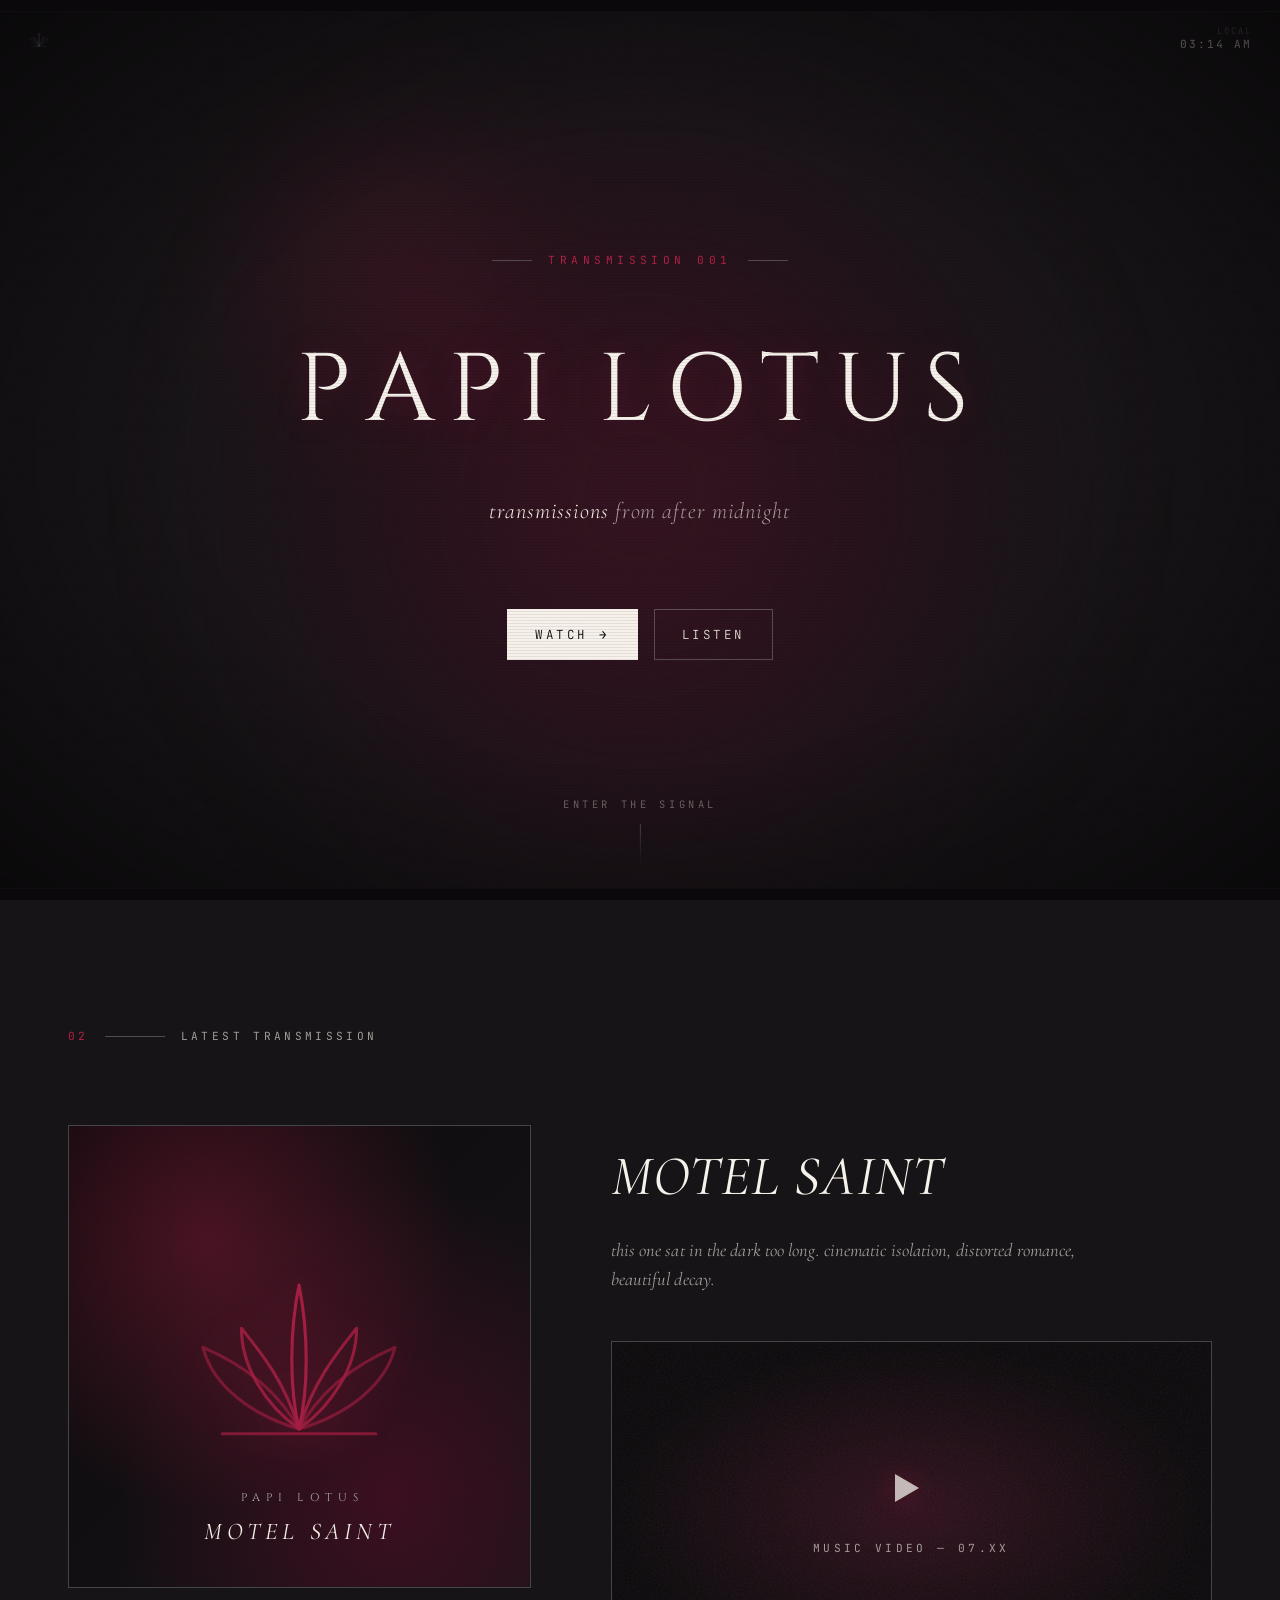
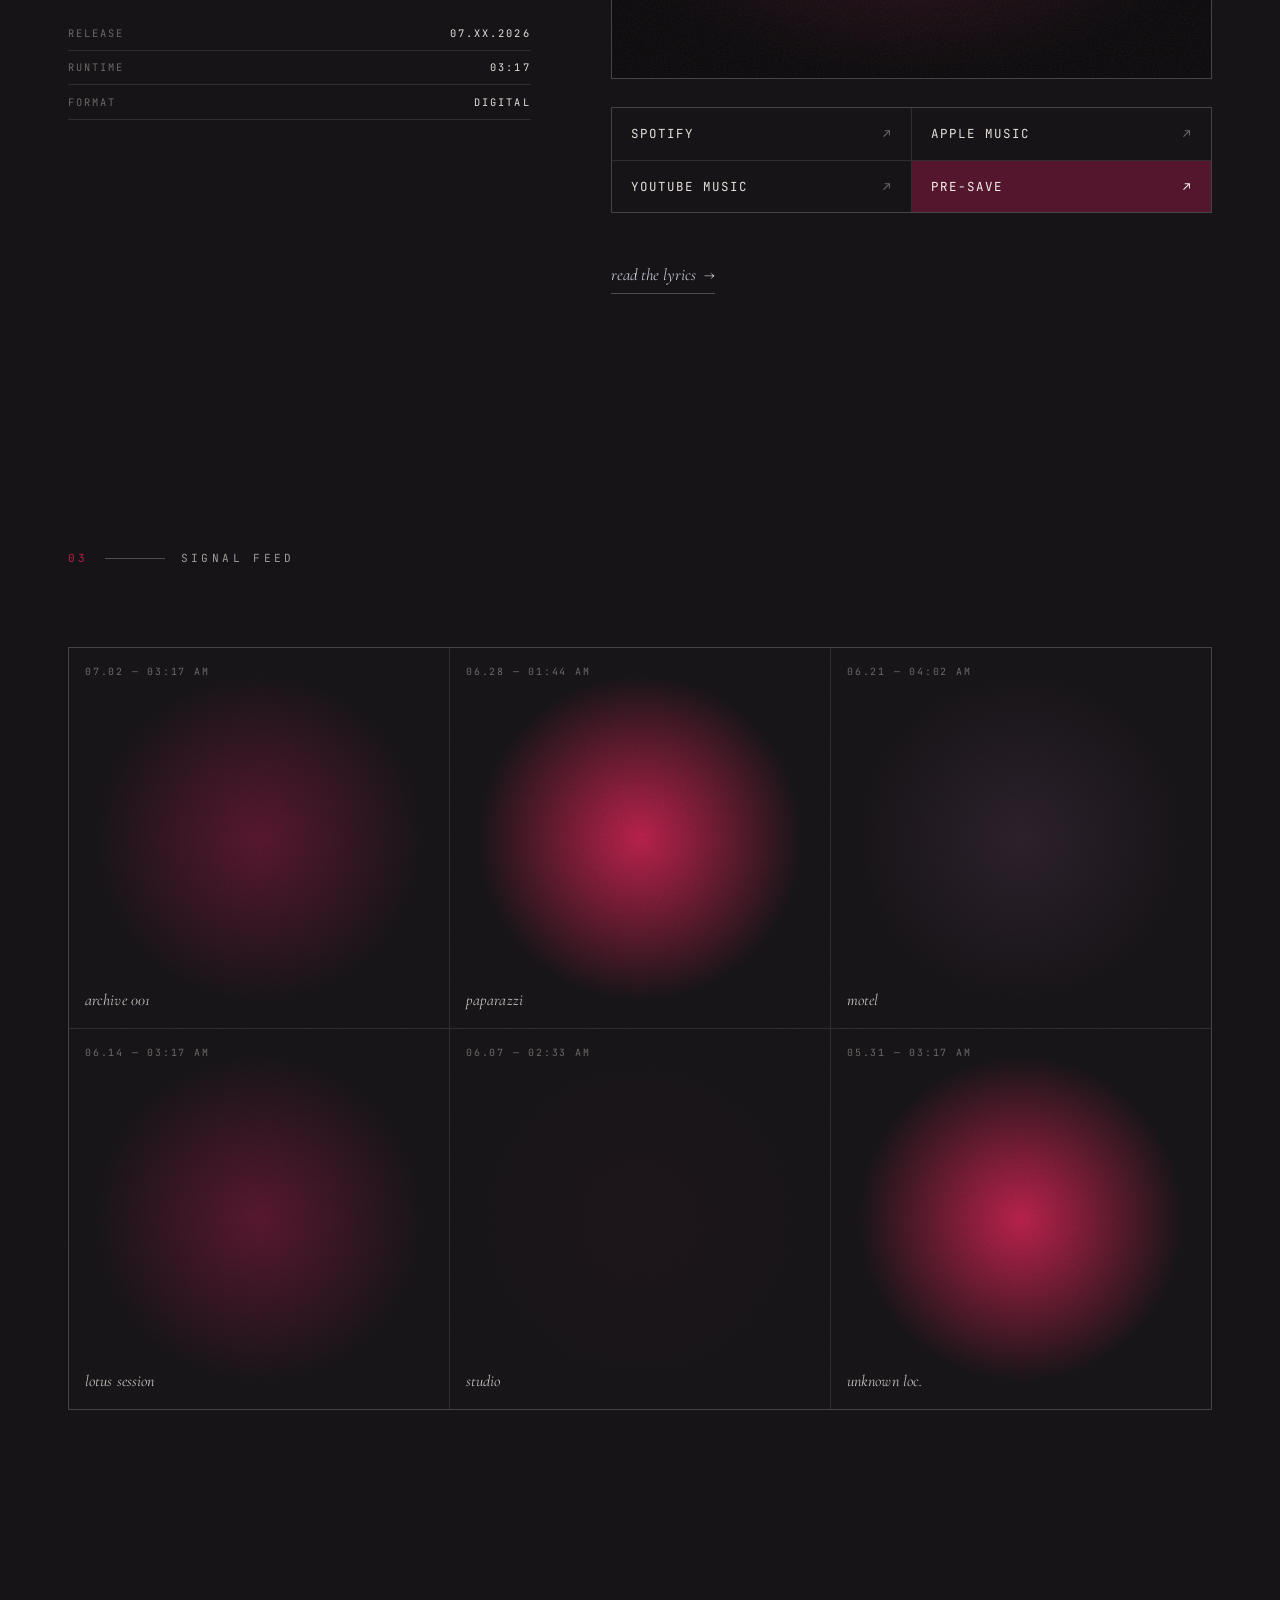
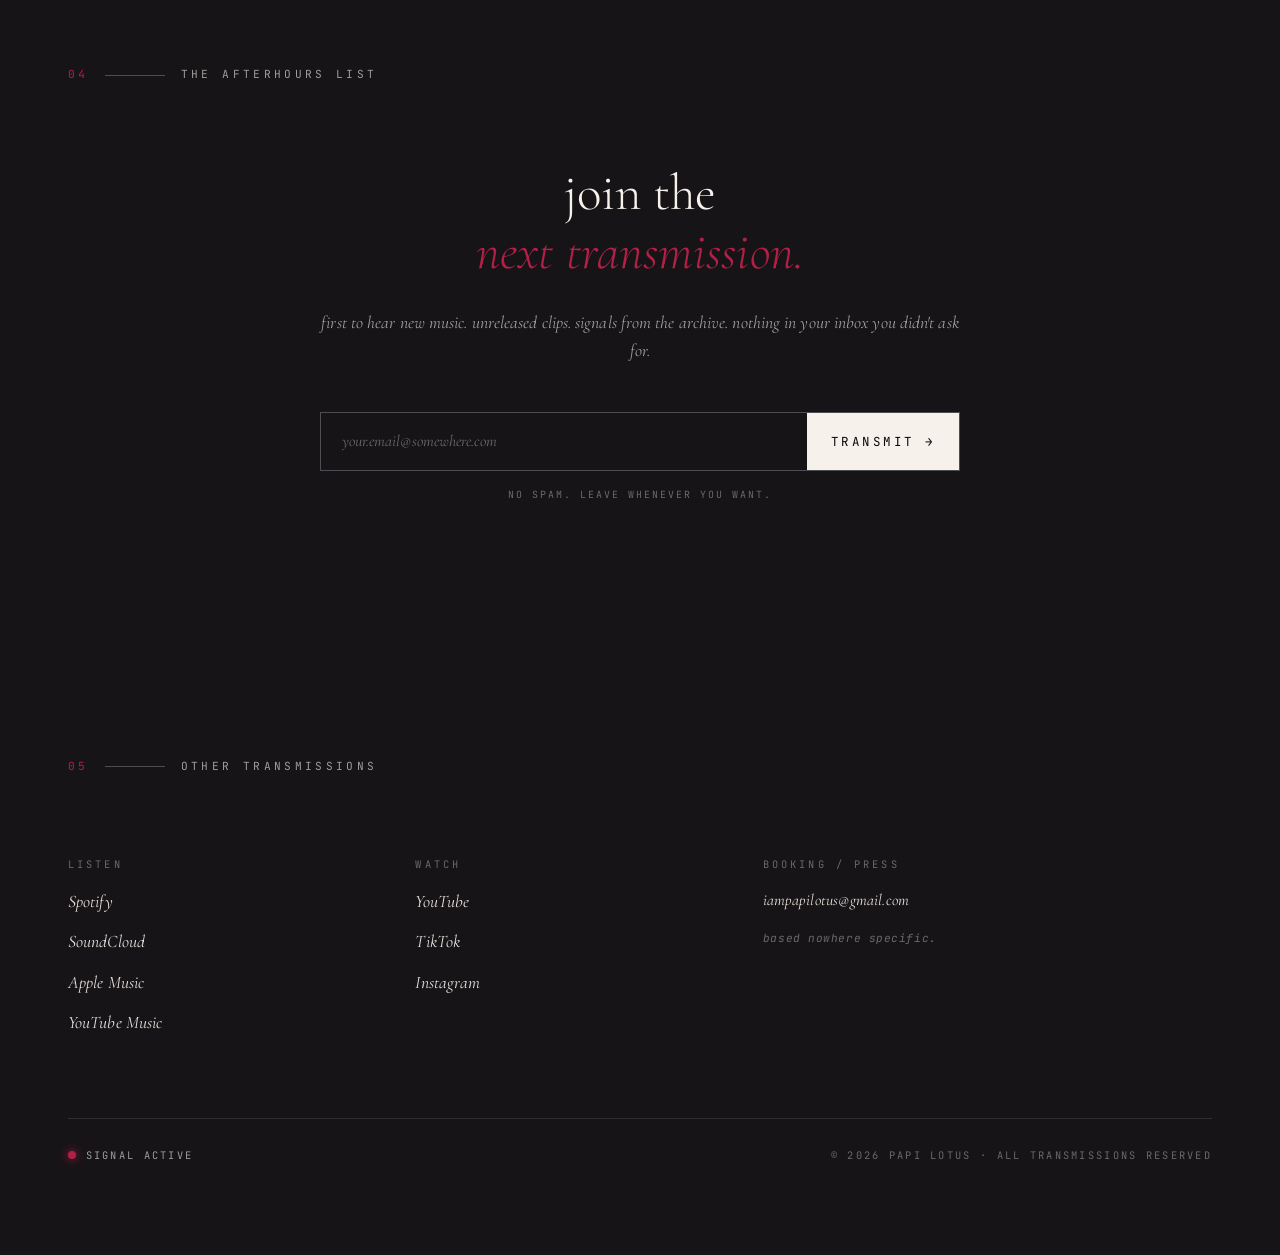
==== docs/index.html @ 8cd526fa "Wire YouTube channel link in footer YouTube "watch" link now points to youtube.com/@ThePapiLotus (ar" ====
<!DOCTYPE html>
<html lang="en">
<head>
  <meta charset="UTF-8" />
  <meta name="viewport" content="width=device-width, initial-scale=1.0" />
  <title>PAPI LOTUS — transmissions from after midnight</title>
  <meta name="description" content="PAPI LOTUS. Dark afterhours R&B. Transmissions from after midnight." />

  <!-- Social / OG -->
  <meta property="og:title" content="PAPI LOTUS" />
  <meta property="og:description" content="transmissions from after midnight" />
  <meta property="og:type" content="music.musician" />
  <meta name="theme-color" content="#171417" />

  <!-- Favicon -->
  <link rel="icon" type="image/svg+xml" href="assets/favicon.svg" />

  <!-- Fonts -->
  <link rel="preconnect" href="https://fonts.googleapis.com" />
  <link rel="preconnect" href="https://fonts.gstatic.com" crossorigin />
  <link
    href="https://fonts.googleapis.com/css2?family=Cinzel:wght@300;400;500&family=Cormorant+Garamond:ital,wght@0,300;0,400;0,500;1,300;1,400&family=JetBrains+Mono:wght@200;300;400&display=swap"
    rel="stylesheet"
  />

  <link rel="stylesheet" href="styles.css" />
</head>
<body>
  <!-- Signal-lock intro overlay -->
  <div id="signal-intro" class="signal-intro" aria-hidden="true">
    <div class="signal-noise"></div>
    <div class="signal-label">
      <span class="signal-line">— SIGNAL LOCKED —</span>
      <span class="signal-stamp">03:17 AM</span>
    </div>
  </div>

  <!-- Persistent atmospheric layers -->
  <div class="grain" aria-hidden="true"></div>
  <div class="scanlines" aria-hidden="true"></div>
  <div class="vignette" aria-hidden="true"></div>

  <!-- Letterbox film bars -->
  <div class="letterbox letterbox-top" aria-hidden="true"></div>
  <div class="letterbox letterbox-bottom" aria-hidden="true"></div>

  <!-- Minimal nav -->
  <nav class="nav" aria-label="primary">
    <a href="#hero" class="nav-mark" aria-label="home">
      <svg viewBox="0 0 24 24" width="22" height="22" aria-hidden="true">
        <use href="#lotus-icon"></use>
      </svg>
    </a>
    <div class="nav-time">
      <span class="nav-time-label">LOCAL</span>
      <span id="nav-time">03:17 AM</span>
    </div>
  </nav>

  <main>
    <!-- ───────────────────────── HERO ───────────────────────── -->
    <section class="hero" id="hero">
      <div class="hero-bg" aria-hidden="true">
        <div class="hero-glow"></div>
        <div class="hero-glow hero-glow-2"></div>
      </div>

      <div class="hero-content">
        <div class="hero-meta">
          <span class="meta-line"></span>
          <span class="meta-text">TRANSMISSION 001</span>
          <span class="meta-line"></span>
        </div>

        <h1 class="wordmark">
          <span>P</span><span>A</span><span>P</span><span>I</span>
          <span class="wordmark-space"></span>
          <span>L</span><span>O</span><span>T</span><span>U</span><span>S</span>
        </h1>

        <div class="hero-tagline">
          <span class="tagline-em">transmissions</span>
          from after midnight
        </div>

        <div class="hero-actions">
          <a href="#release" class="btn btn-primary">
            <span class="btn-label">watch</span>
            <span class="btn-arrow">→</span>
          </a>
          <a href="#release" class="btn btn-ghost">
            <span class="btn-label">listen</span>
          </a>
        </div>
      </div>

      <div class="scroll-indicator" aria-hidden="true">
        <span class="scroll-text">enter the signal</span>
        <span class="scroll-line"></span>
      </div>
    </section>

    <!-- ─────────────────────── RELEASE ─────────────────────── -->
    <section class="release" id="release">
      <header class="section-marker">
        <span class="marker-num">02</span>
        <span class="marker-line"></span>
        <span class="marker-label">latest transmission</span>
      </header>

      <div class="release-grid">
        <!-- Cover frame -->
        <div class="cover-frame">
          <div class="cover-art" aria-label="MOTEL SAINT cover art">
            <div class="cover-bg"></div>
            <div class="cover-lotus">
              <svg viewBox="0 0 100 100" aria-hidden="true">
                <use href="#lotus-icon" />
              </svg>
            </div>
            <div class="cover-text">
              <div class="cover-mark">PAPI LOTUS</div>
              <div class="cover-title">MOTEL SAINT</div>
            </div>
            <div class="cover-grain"></div>
          </div>
          <div class="cover-meta">
            <div class="cover-meta-row">
              <span>RELEASE</span>
              <span>07.XX.2026</span>
            </div>
            <div class="cover-meta-row">
              <span>RUNTIME</span>
              <span>03:17</span>
            </div>
            <div class="cover-meta-row">
              <span>FORMAT</span>
              <span>DIGITAL</span>
            </div>
          </div>
        </div>

        <!-- Release info -->
        <div class="release-info">
          <h2 class="release-title">MOTEL SAINT</h2>
          <p class="release-desc">
            this one sat in the dark too long. cinematic isolation, distorted
            romance, beautiful decay.
          </p>

          <!-- Video embed (placeholder) -->
          <div class="video-frame">
            <!-- Swap this div for your real YouTube embed when ready.
                 Example replacement:
                 <iframe class="video-iframe"
                         src="https://www.youtube.com/embed/YOUR_VIDEO_ID"
                         title="MOTEL SAINT — official video"
                         allow="accelerometer; autoplay; encrypted-media; picture-in-picture"
                         allowfullscreen></iframe>
            -->
            <div class="video-placeholder">
              <div class="video-noise"></div>
              <div class="play-icon" aria-hidden="true">
                <svg viewBox="0 0 48 48" width="48" height="48">
                  <polygon points="14,10 38,24 14,38" fill="currentColor" />
                </svg>
              </div>
              <div class="video-label">music video — 07.XX</div>
            </div>
          </div>

          <!-- Smart links -->
          <div class="smart-links">
            <a href="https://open.spotify.com/artist/0yByWFDQufWrGWeMcupTPR" target="_blank" rel="noopener" class="smart-link" data-platform="spotify">
              <span class="link-label">Spotify</span>
              <span class="link-arrow">↗</span>
            </a>
            <a href="#" class="smart-link" data-platform="apple">
              <span class="link-label">Apple Music</span>
              <span class="link-arrow">↗</span>
            </a>
            <a href="#" class="smart-link" data-platform="youtube">
              <span class="link-label">YouTube Music</span>
              <span class="link-arrow">↗</span>
            </a>
            <a href="#" class="smart-link smart-link-hot" data-platform="presave">
              <span class="link-label">pre-save</span>
              <span class="link-arrow">↗</span>
            </a>
          </div>

          <a href="lyrics.html" class="lyrics-link">
            <span>read the lyrics</span>
            <span class="lyrics-arrow">→</span>
          </a>
        </div>
      </div>
    </section>

    <!-- ─────────────────── SIGNAL FEED ──────────────────── -->
    <section class="signal-section" id="signal">
      <header class="section-marker">
        <span class="marker-num">03</span>
        <span class="marker-line"></span>
        <span class="marker-label">signal feed</span>
      </header>

      <div class="signal-grid">
        <!--
          Tiles below are placeholders. To replace with real images:
            <a class="signal-tile" href="https://instagram.com/p/...">
              <img src="assets/post-1.jpg" alt="" />
              <div class="signal-tile-meta">06.18 — 03:17 AM</div>
            </a>
        -->
        <a class="signal-tile" href="#" style="--tile-tone: var(--wine);">
          <div class="signal-tile-inner"></div>
          <div class="signal-tile-meta">07.02 — 03:17 AM</div>
          <div class="signal-tile-label">archive 001</div>
        </a>
        <a class="signal-tile" href="#" style="--tile-tone: var(--neon);">
          <div class="signal-tile-inner"></div>
          <div class="signal-tile-meta">06.28 — 01:44 AM</div>
          <div class="signal-tile-label">paparazzi</div>
        </a>
        <a class="signal-tile" href="#" style="--tile-tone: #2a1f2a;">
          <div class="signal-tile-inner"></div>
          <div class="signal-tile-meta">06.21 — 04:02 AM</div>
          <div class="signal-tile-label">motel</div>
        </a>
        <a class="signal-tile" href="#" style="--tile-tone: var(--wine);">
          <div class="signal-tile-inner"></div>
          <div class="signal-tile-meta">06.14 — 03:17 AM</div>
          <div class="signal-tile-label">lotus session</div>
        </a>
        <a class="signal-tile" href="#" style="--tile-tone: #1c1419;">
          <div class="signal-tile-inner"></div>
          <div class="signal-tile-meta">06.07 — 02:33 AM</div>
          <div class="signal-tile-label">studio</div>
        </a>
        <a class="signal-tile" href="#" style="--tile-tone: var(--neon);">
          <div class="signal-tile-inner"></div>
          <div class="signal-tile-meta">05.31 — 03:17 AM</div>
          <div class="signal-tile-label">unknown loc.</div>
        </a>
      </div>
    </section>

    <!-- ─────────────────── AFTERHOURS LIST ──────────────────── -->
    <section class="afterhours" id="afterhours">
      <header class="section-marker">
        <span class="marker-num">04</span>
        <span class="marker-line"></span>
        <span class="marker-label">the afterhours list</span>
      </header>

      <div class="afterhours-content">
        <h2 class="afterhours-title">
          join the<br />
          <em>next transmission.</em>
        </h2>
        <p class="afterhours-desc">
          first to hear new music. unreleased clips. signals from the archive.
          nothing in your inbox you didn't ask for.
        </p>

        <!--
          IMPORTANT: swap the form's `action` URL to your real email service.
          Easiest path: create a free form at https://formspree.io/
          and paste the endpoint URL below.
        -->
        <form
          class="email-form"
          action="https://formspree.io/f/YOUR_FORM_ID"
          method="POST"
          novalidate
        >
          <div class="form-row">
            <input
              type="email"
              name="email"
              placeholder="your.email@somewhere.com"
              autocomplete="email"
              required
            />
            <button type="submit">
              <span>transmit</span>
              <span class="btn-arrow">→</span>
            </button>
          </div>
          <div class="form-note">no spam. leave whenever you want.</div>
        </form>
      </div>
    </section>

    <!-- ─────────────────── FOOTER / CONTACT ──────────────────── -->
    <footer class="footer" id="contact">
      <header class="section-marker">
        <span class="marker-num">05</span>
        <span class="marker-line"></span>
        <span class="marker-label">other transmissions</span>
      </header>

      <div class="footer-grid">
        <div class="footer-block">
          <div class="footer-label">listen</div>
          <a href="https://open.spotify.com/artist/0yByWFDQufWrGWeMcupTPR" target="_blank" rel="noopener" class="footer-link">Spotify</a>
          <a href="https://soundcloud.com/papilotus" target="_blank" rel="noopener" class="footer-link">SoundCloud</a>
          <a href="#" class="footer-link">Apple Music</a>
          <a href="#" class="footer-link">YouTube Music</a>
        </div>
        <div class="footer-block">
          <div class="footer-label">watch</div>
          <a href="https://www.youtube.com/@ThePapiLotus" target="_blank" rel="noopener" class="footer-link">YouTube</a>
          <a href="https://www.tiktok.com/@thepapilotus" target="_blank" rel="noopener" class="footer-link">TikTok</a>
          <a href="https://www.instagram.com/papilotus/" target="_blank" rel="noopener" class="footer-link">Instagram</a>
        </div>
        <div class="footer-block">
          <div class="footer-label">booking / press</div>
          <a href="mailto:iampapilotus@gmail.com" class="footer-link footer-email">
            iampapilotus@gmail.com
          </a>
          <div class="footer-meta">based nowhere specific.</div>
        </div>
      </div>

      <div class="footer-bottom">
        <div class="signal-indicator">
          <span class="signal-dot" aria-hidden="true"></span>
          <span>SIGNAL ACTIVE</span>
        </div>
        <div class="copyright">
          © <span id="year">2026</span> PAPI LOTUS · all transmissions reserved
        </div>
      </div>
    </footer>
  </main>

  <!-- Reusable inline SVG: lotus icon -->
  <svg width="0" height="0" style="position:absolute" aria-hidden="true">
    <symbol id="lotus-icon" viewBox="0 0 100 100">
      <g fill="none" stroke="currentColor" stroke-width="1.3"
         stroke-linecap="round" stroke-linejoin="round">
        <!-- center petal -->
        <path d="M50 82 C46 65 46 42 50 22 C54 42 54 65 50 82 Z" />
        <!-- inner left/right -->
        <path d="M50 82 C36 72 26 56 26 40 C34 50 44 62 50 82 Z" opacity="0.85" />
        <path d="M50 82 C64 72 74 56 74 40 C66 50 56 62 50 82 Z" opacity="0.85" />
        <!-- outer left/right -->
        <path d="M50 82 C30 76 14 64 10 48 C24 54 40 64 50 82 Z" opacity="0.6" />
        <path d="M50 82 C70 76 86 64 90 48 C76 54 60 64 50 82 Z" opacity="0.6" />
        <!-- base water line -->
        <line x1="18" y1="84" x2="82" y2="84" opacity="0.7" />
      </g>
    </symbol>
  </svg>

  <script src="script.js"></script>
</body>
</html>
---- docs/styles.css ----
/* ============================================================
   PAPI LOTUS — landing page
   Aesthetic: luxury noir editorial / late-night broadcast
   ============================================================ */

:root {
  /* Brand palette (from branding bible) */
  --black: #0a080a;
  --black-soft: #171417;
  --black-mid: #1e181e;
  --wine: #54162D;
  --wine-deep: #3a0e1f;
  --neon: #B32047;
  --chrome: #BFC5D2;
  --gold: #D59631;
  --bone: #F6F1EA;

  /* Functional */
  --bg-deep: var(--black);
  --bg: var(--black-soft);
  --bg-elev: var(--black-mid);
  --text: rgba(246, 241, 234, 0.92);
  --text-mid: rgba(246, 241, 234, 0.62);
  --text-muted: rgba(246, 241, 234, 0.38);
  --text-dim: rgba(246, 241, 234, 0.18);
  --hairline: rgba(191, 197, 210, 0.14);
  --hairline-bright: rgba(191, 197, 210, 0.32);

  /* Typography */
  --font-wordmark: 'Cinzel', 'Times New Roman', serif;
  --font-display: 'Cormorant Garamond', 'Times New Roman', serif;
  --font-mono: 'JetBrains Mono', 'SF Mono', monospace;

  /* Spacing scale */
  --space-xs: 0.5rem;
  --space-sm: 1rem;
  --space-md: 1.75rem;
  --space-lg: 3rem;
  --space-xl: 5rem;
  --space-2xl: 8rem;

  /* Layout */
  --max-content: 1200px;
  --letterbox-h: 12px;
}

/* ============================================================
   Reset + base
   ============================================================ */

*, *::before, *::after { box-sizing: border-box; }

html {
  background: var(--bg-deep);
  scroll-behavior: smooth;
  -webkit-font-smoothing: antialiased;
  -moz-osx-font-smoothing: grayscale;
}

body {
  margin: 0;
  background: var(--bg);
  color: var(--text);
  font-family: var(--font-display);
  font-weight: 400;
  font-size: 18px;
  line-height: 1.55;
  letter-spacing: 0.005em;
  overflow-x: hidden;
  min-height: 100vh;
}

img, svg, video, iframe { display: block; max-width: 100%; }
a { color: inherit; text-decoration: none; }
button { font-family: inherit; cursor: pointer; }
input, button { font-family: inherit; }

::selection { background: var(--wine); color: var(--bone); }

/* ============================================================
   Atmospheric layers — grain, scanlines, vignette, letterbox
   These sit above everything; ignore pointer events.
   ============================================================ */

.grain {
  position: fixed;
  inset: 0;
  z-index: 100;
  pointer-events: none;
  opacity: 0.06;
  mix-blend-mode: overlay;
  background-image: url("data:image/svg+xml;utf8,<svg viewBox='0 0 200 200' xmlns='http://www.w3.org/2000/svg'><filter id='n'><feTurbulence type='fractalNoise' baseFrequency='0.85' numOctaves='2' stitchTiles='stitch'/></filter><rect width='100%25' height='100%25' filter='url(%23n)' opacity='0.9'/></svg>");
  animation: grain-shift 8s steps(8) infinite;
}

@keyframes grain-shift {
  0%   { transform: translate(0, 0); }
  10%  { transform: translate(-2%, -3%); }
  20%  { transform: translate(-4%,  2%); }
  30%  { transform: translate( 3%, -4%); }
  40%  { transform: translate(-3%,  3%); }
  50%  { transform: translate(-1%,  2%); }
  60%  { transform: translate( 4%, -1%); }
  70%  { transform: translate(-3%, -2%); }
  80%  { transform: translate( 2%,  4%); }
  90%  { transform: translate(-2%,  1%); }
  100% { transform: translate(0, 0); }
}

.scanlines {
  position: fixed;
  inset: 0;
  z-index: 99;
  pointer-events: none;
  background: repeating-linear-gradient(
    to bottom,
    transparent 0 2px,
    rgba(0, 0, 0, 0.18) 2px 3px
  );
  opacity: 0.4;
  mix-blend-mode: multiply;
}

.vignette {
  position: fixed;
  inset: 0;
  z-index: 98;
  pointer-events: none;
  background: radial-gradient(
    ellipse at center,
    transparent 50%,
    rgba(0, 0, 0, 0.6) 100%
  );
}

.letterbox {
  position: fixed;
  left: 0;
  right: 0;
  height: var(--letterbox-h);
  background: var(--black);
  z-index: 101;
  pointer-events: none;
  border-bottom: 1px solid rgba(255, 255, 255, 0.02);
}
.letterbox-top { top: 0; }
.letterbox-bottom { bottom: 0; border-top: 1px solid rgba(255, 255, 255, 0.02); border-bottom: 0; }

/* ============================================================
   Intro overlay (TV-static lock then fade out)
   ============================================================ */

.signal-intro {
  position: fixed;
  inset: 0;
  z-index: 200;
  background: var(--black);
  display: flex;
  align-items: center;
  justify-content: center;
  animation: signal-fade 1.6s ease-out 1.2s forwards;
}

.signal-noise {
  position: absolute;
  inset: 0;
  background-image: url("data:image/svg+xml;utf8,<svg viewBox='0 0 100 100' xmlns='http://www.w3.org/2000/svg'><filter id='n'><feTurbulence type='fractalNoise' baseFrequency='3' numOctaves='3' stitchTiles='stitch'/></filter><rect width='100%25' height='100%25' filter='url(%23n)'/></svg>");
  opacity: 0.7;
  mix-blend-mode: screen;
  animation: noise-flicker 0.08s steps(4) infinite;
}

@keyframes noise-flicker {
  0%   { transform: translate(0, 0); }
  25%  { transform: translate(-3%, 1%); }
  50%  { transform: translate(2%, -3%); }
  75%  { transform: translate(-2%, 2%); }
  100% { transform: translate(1%, -1%); }
}

.signal-label {
  position: relative;
  z-index: 2;
  text-align: center;
  font-family: var(--font-mono);
  text-transform: uppercase;
  color: var(--bone);
}
.signal-line {
  display: block;
  font-size: 0.85rem;
  letter-spacing: 0.4em;
  opacity: 0.8;
}
.signal-stamp {
  display: block;
  margin-top: var(--space-xs);
  font-size: 1.5rem;
  letter-spacing: 0.18em;
  font-weight: 300;
  color: var(--neon);
  animation: stamp-pulse 0.8s ease-in-out infinite alternate;
}
@keyframes stamp-pulse {
  from { opacity: 0.6; text-shadow: 0 0 4px var(--neon); }
  to   { opacity: 1;   text-shadow: 0 0 18px var(--neon); }
}

@keyframes signal-fade {
  to { opacity: 0; visibility: hidden; }
}

/* ============================================================
   Nav
   ============================================================ */

.nav {
  position: fixed;
  top: calc(var(--letterbox-h) + 14px);
  left: 0;
  right: 0;
  z-index: 50;
  display: flex;
  justify-content: space-between;
  align-items: center;
  padding: 0 var(--space-md);
  pointer-events: none;
}
.nav > * { pointer-events: auto; }

.nav-mark {
  color: var(--chrome);
  opacity: 0.65;
  transition: opacity 0.4s ease, color 0.4s ease;
}
.nav-mark:hover { opacity: 1; color: var(--neon); }

.nav-time {
  display: flex;
  flex-direction: column;
  align-items: flex-end;
  font-family: var(--font-mono);
  font-size: 0.7rem;
  letter-spacing: 0.18em;
  text-transform: uppercase;
  color: var(--text-muted);
  line-height: 1.3;
}
.nav-time-label {
  font-size: 0.55rem;
  opacity: 0.6;
}
#nav-time {
  color: var(--text-mid);
  font-variant-numeric: tabular-nums;
}

/* ============================================================
   Layout container & section spacing
   ============================================================ */

main { display: block; }

section,
.footer {
  padding: var(--space-2xl) var(--space-md);
  max-width: var(--max-content);
  margin: 0 auto;
  position: relative;
}

.section-marker {
  display: flex;
  align-items: center;
  gap: var(--space-sm);
  margin-bottom: var(--space-xl);
  font-family: var(--font-mono);
  text-transform: uppercase;
  font-size: 0.7rem;
  letter-spacing: 0.3em;
  color: var(--text-muted);
}
.marker-num {
  color: var(--neon);
  font-weight: 400;
}
.marker-line {
  flex: 0 0 60px;
  height: 1px;
  background: var(--hairline-bright);
}
.marker-label { color: var(--text-mid); }

/* ============================================================
   HERO
   ============================================================ */

.hero {
  min-height: 100vh;
  padding-top: calc(var(--letterbox-h) + var(--space-2xl));
  padding-bottom: var(--space-2xl);
  display: flex;
  flex-direction: column;
  justify-content: center;
  align-items: center;
  text-align: center;
  position: relative;
  overflow: hidden;
  max-width: none;
}

.hero-bg {
  position: absolute;
  inset: 0;
  z-index: 0;
  pointer-events: none;
}
.hero-glow {
  position: absolute;
  width: 65vw;
  height: 65vw;
  max-width: 900px;
  max-height: 900px;
  left: 50%;
  top: 55%;
  transform: translate(-50%, -50%);
  background: radial-gradient(
    circle,
    var(--wine) 0%,
    var(--wine-deep) 35%,
    transparent 70%
  );
  filter: blur(80px);
  opacity: 0.55;
  animation: glow-breathe 6s ease-in-out infinite alternate;
}
.hero-glow-2 {
  width: 35vw;
  height: 35vw;
  max-width: 500px;
  max-height: 500px;
  background: radial-gradient(circle, var(--neon) 0%, transparent 60%);
  opacity: 0.18;
  top: 30%;
  left: 30%;
  filter: blur(60px);
  animation-duration: 8s;
  animation-direction: alternate-reverse;
}
@keyframes glow-breathe {
  from { opacity: 0.4; transform: translate(-50%, -50%) scale(0.95); }
  to   { opacity: 0.7; transform: translate(-50%, -50%) scale(1.05); }
}

.hero-content {
  position: relative;
  z-index: 2;
  width: 100%;
  max-width: 900px;
  margin: 0 auto;
  padding: 0 var(--space-md);
  animation: hero-reveal 1.4s ease-out 1.8s both;
}
@keyframes hero-reveal {
  from { opacity: 0; transform: translateY(20px); }
  to   { opacity: 1; transform: translateY(0); }
}

.hero-meta {
  display: flex;
  align-items: center;
  justify-content: center;
  gap: var(--space-sm);
  font-family: var(--font-mono);
  font-size: 0.7rem;
  letter-spacing: 0.4em;
  text-transform: uppercase;
  color: var(--text-muted);
  margin-bottom: var(--space-lg);
}
.meta-line {
  flex: 0 0 40px;
  height: 1px;
  background: var(--hairline-bright);
}
.meta-text { color: var(--neon); }

.wordmark {
  font-family: var(--font-wordmark);
  font-weight: 300;
  font-size: clamp(2.4rem, 9.5vw, 6rem);
  letter-spacing: 0.15em;
  margin: 0 0 var(--space-md) 0;
  color: var(--bone);
  display: flex;
  justify-content: center;
  flex-wrap: wrap;
  text-shadow: 0 0 30px rgba(179, 32, 71, 0.25);
}
.wordmark span {
  display: inline-block;
  animation: letter-drift 4s ease-in-out infinite;
}
.wordmark span:nth-child(odd) { animation-delay: 0.2s; }
.wordmark span:nth-child(3n) { animation-delay: 0.4s; }
.wordmark span:nth-child(5n) { animation-delay: 0.6s; }
.wordmark-space { width: 0.35em; }

@keyframes letter-drift {
  0%, 100% { transform: translateY(0); }
  50%      { transform: translateY(-2px); }
}

.hero-tagline {
  font-family: var(--font-display);
  font-style: italic;
  font-weight: 300;
  font-size: clamp(1rem, 2.2vw, 1.4rem);
  color: var(--text-mid);
  margin-bottom: var(--space-xl);
  letter-spacing: 0.04em;
}
.tagline-em {
  color: var(--bone);
  font-style: italic;
}

.hero-actions {
  display: flex;
  gap: var(--space-sm);
  justify-content: center;
  flex-wrap: wrap;
}

/* Buttons */
.btn {
  display: inline-flex;
  align-items: center;
  gap: 0.7rem;
  padding: 0.95rem 1.7rem;
  font-family: var(--font-mono);
  font-weight: 300;
  font-size: 0.78rem;
  letter-spacing: 0.28em;
  text-transform: uppercase;
  border: 1px solid var(--hairline-bright);
  background: transparent;
  color: var(--text);
  transition: all 0.4s cubic-bezier(0.22, 1, 0.36, 1);
  position: relative;
  overflow: hidden;
}
.btn::before {
  content: "";
  position: absolute;
  inset: 0;
  background: var(--wine);
  transform: translateX(-101%);
  transition: transform 0.5s cubic-bezier(0.22, 1, 0.36, 1);
  z-index: 0;
}
.btn:hover::before { transform: translateX(0); }
.btn > * { position: relative; z-index: 1; }
.btn:hover {
  border-color: var(--neon);
  color: var(--bone);
}
.btn-primary {
  background: var(--bone);
  color: var(--black);
  border-color: var(--bone);
}
.btn-primary::before { background: var(--neon); }
.btn-primary:hover { color: var(--bone); border-color: var(--neon); }
.btn-arrow {
  transition: transform 0.4s ease;
  display: inline-block;
}
.btn:hover .btn-arrow { transform: translateX(4px); }

.scroll-indicator {
  position: absolute;
  bottom: calc(var(--letterbox-h) + 24px);
  left: 50%;
  transform: translateX(-50%);
  display: flex;
  flex-direction: column;
  align-items: center;
  gap: 12px;
  font-family: var(--font-mono);
  font-size: 0.65rem;
  letter-spacing: 0.35em;
  text-transform: uppercase;
  color: var(--text-muted);
  z-index: 2;
  animation: scroll-fade 1s ease-out 3s both;
}
@keyframes scroll-fade {
  from { opacity: 0; }
  to   { opacity: 1; }
}
.scroll-line {
  width: 1px;
  height: 40px;
  background: linear-gradient(to bottom, var(--hairline-bright), transparent);
  animation: scroll-pulse 2s ease-in-out infinite;
}
@keyframes scroll-pulse {
  0%, 100% { opacity: 0.4; transform: scaleY(0.8); }
  50%      { opacity: 1;   transform: scaleY(1.1); }
}

/* ============================================================
   RELEASE
   ============================================================ */

.release-grid {
  display: grid;
  grid-template-columns: 1fr 1.3fr;
  gap: var(--space-xl);
  align-items: start;
}

/* Cover frame */
.cover-frame {
  position: relative;
}
.cover-art {
  aspect-ratio: 1;
  position: relative;
  border: 1px solid var(--hairline-bright);
  overflow: hidden;
  background: var(--black);
  margin-bottom: var(--space-md);
}
.cover-bg {
  position: absolute;
  inset: 0;
  background:
    radial-gradient(ellipse at 30% 25%, rgba(179, 32, 71, 0.35) 0%, transparent 55%),
    radial-gradient(ellipse at 70% 80%, var(--wine-deep) 0%, transparent 60%),
    linear-gradient(135deg, var(--black) 0%, var(--black-soft) 100%);
}
.cover-lotus {
  position: absolute;
  top: 50%;
  left: 50%;
  transform: translate(-50%, -52%);
  width: 60%;
  max-width: 240px;
  color: var(--neon);
  opacity: 0.85;
  filter: drop-shadow(0 0 20px rgba(179, 32, 71, 0.4));
}
.cover-text {
  position: absolute;
  left: 0;
  right: 0;
  bottom: 8%;
  text-align: center;
  z-index: 2;
}
.cover-mark {
  font-family: var(--font-wordmark);
  font-size: 0.7rem;
  letter-spacing: 0.55em;
  color: var(--chrome);
  opacity: 0.85;
  margin-bottom: 0.4rem;
  text-indent: 0.55em;
}
.cover-title {
  font-family: var(--font-display);
  font-style: italic;
  font-size: clamp(1.1rem, 2vw, 1.5rem);
  letter-spacing: 0.2em;
  color: var(--bone);
  text-transform: uppercase;
}
.cover-grain {
  position: absolute;
  inset: 0;
  background-image: url("data:image/svg+xml;utf8,<svg viewBox='0 0 200 200' xmlns='http://www.w3.org/2000/svg'><filter id='n'><feTurbulence type='fractalNoise' baseFrequency='0.9' numOctaves='2' stitchTiles='stitch'/></filter><rect width='100%25' height='100%25' filter='url(%23n)' opacity='0.7'/></svg>");
  opacity: 0.18;
  mix-blend-mode: overlay;
  pointer-events: none;
}

.cover-meta {
  font-family: var(--font-mono);
  font-size: 0.65rem;
  text-transform: uppercase;
  letter-spacing: 0.2em;
}
.cover-meta-row {
  display: flex;
  justify-content: space-between;
  padding: 0.55rem 0;
  border-bottom: 1px solid var(--hairline);
  color: var(--text-muted);
}
.cover-meta-row span:last-child { color: var(--text); }

/* Release info column */
.release-info { padding-top: var(--space-xs); }
.release-title {
  font-family: var(--font-display);
  font-style: italic;
  font-weight: 400;
  font-size: clamp(2.2rem, 5vw, 3.5rem);
  margin: 0 0 var(--space-sm);
  color: var(--bone);
  letter-spacing: 0.02em;
}
.release-desc {
  font-size: 1.15rem;
  font-style: italic;
  color: var(--text-mid);
  margin: 0 0 var(--space-lg);
  max-width: 480px;
}

.video-frame {
  aspect-ratio: 16 / 9;
  position: relative;
  margin-bottom: var(--space-md);
  border: 1px solid var(--hairline-bright);
  overflow: hidden;
  background: var(--black);
}
.video-iframe { width: 100%; height: 100%; border: 0; }
.video-placeholder {
  position: relative;
  width: 100%;
  height: 100%;
  display: flex;
  flex-direction: column;
  align-items: center;
  justify-content: center;
  background:
    radial-gradient(ellipse at center, rgba(84, 22, 45, 0.5), transparent 70%),
    var(--black);
  color: var(--text-mid);
}
.video-noise {
  position: absolute;
  inset: 0;
  background-image: url("data:image/svg+xml;utf8,<svg viewBox='0 0 100 100' xmlns='http://www.w3.org/2000/svg'><filter id='n'><feTurbulence type='fractalNoise' baseFrequency='2' numOctaves='3' stitchTiles='stitch'/></filter><rect width='100%25' height='100%25' filter='url(%23n)' opacity='0.5'/></svg>");
  opacity: 0.15;
  animation: noise-flicker 0.12s steps(3) infinite;
}
.play-icon {
  width: 60px;
  height: 60px;
  margin-bottom: var(--space-sm);
  color: var(--bone);
  opacity: 0.75;
  filter: drop-shadow(0 0 12px rgba(179, 32, 71, 0.5));
}
.video-label {
  font-family: var(--font-mono);
  font-size: 0.7rem;
  letter-spacing: 0.3em;
  text-transform: uppercase;
}

.smart-links {
  display: grid;
  grid-template-columns: 1fr 1fr;
  gap: 1px;
  background: var(--hairline);
  border: 1px solid var(--hairline);
  margin-bottom: var(--space-lg);
}
.smart-link {
  background: var(--bg);
  padding: 1rem 1.2rem;
  display: flex;
  justify-content: space-between;
  align-items: center;
  font-family: var(--font-mono);
  font-size: 0.78rem;
  letter-spacing: 0.16em;
  text-transform: uppercase;
  color: var(--text);
  transition: background 0.35s ease, color 0.35s ease;
}
.smart-link:hover {
  background: var(--wine-deep);
  color: var(--bone);
}
.smart-link-hot {
  background: var(--wine);
  color: var(--bone);
}
.smart-link-hot:hover { background: var(--neon); }
.link-arrow { color: var(--text-muted); transition: transform 0.35s ease, color 0.35s ease; }
.smart-link:hover .link-arrow { color: var(--neon); transform: translate(3px, -3px); }
.smart-link-hot .link-arrow { color: var(--bone); }

.lyrics-link {
  display: inline-flex;
  align-items: center;
  gap: 0.5rem;
  font-family: var(--font-display);
  font-style: italic;
  font-size: 1.05rem;
  color: var(--chrome);
  border-bottom: 1px solid var(--hairline-bright);
  padding-bottom: 0.3rem;
  transition: color 0.35s, border-color 0.35s;
}
.lyrics-link:hover { color: var(--neon); border-color: var(--neon); }
.lyrics-arrow { transition: transform 0.35s ease; }
.lyrics-link:hover .lyrics-arrow { transform: translateX(4px); }

/* ============================================================
   SIGNAL FEED
   ============================================================ */

.signal-grid {
  display: grid;
  grid-template-columns: repeat(3, 1fr);
  gap: 1px;
  background: var(--hairline);
  border: 1px solid var(--hairline);
}
.signal-tile {
  --tile-tone: var(--wine);
  aspect-ratio: 1;
  position: relative;
  background: var(--bg);
  overflow: hidden;
  display: block;
  transition: transform 0.5s cubic-bezier(0.22, 1, 0.36, 1);
}
.signal-tile-inner {
  position: absolute;
  inset: 0;
  background:
    radial-gradient(ellipse at center, var(--tile-tone) 0%, transparent 60%),
    var(--black-soft);
  transition: opacity 0.5s ease;
}
.signal-tile-inner::after {
  content: "";
  position: absolute;
  inset: 0;
  background-image: url("data:image/svg+xml;utf8,<svg viewBox='0 0 100 100' xmlns='http://www.w3.org/2000/svg'><filter id='n'><feTurbulence type='fractalNoise' baseFrequency='1.5' numOctaves='2' stitchTiles='stitch'/></filter><rect width='100%25' height='100%25' filter='url(%23n)' opacity='0.6'/></svg>");
  opacity: 0.25;
  mix-blend-mode: overlay;
}
.signal-tile-meta {
  position: absolute;
  top: var(--space-sm);
  left: var(--space-sm);
  font-family: var(--font-mono);
  font-size: 0.62rem;
  letter-spacing: 0.18em;
  color: var(--text-muted);
  z-index: 2;
}
.signal-tile-label {
  position: absolute;
  bottom: var(--space-sm);
  left: var(--space-sm);
  font-family: var(--font-display);
  font-style: italic;
  font-size: 1rem;
  color: var(--text);
  z-index: 2;
  opacity: 0.85;
  transition: color 0.4s, opacity 0.4s;
}
.signal-tile:hover { transform: scale(0.98); }
.signal-tile:hover .signal-tile-inner { opacity: 0.7; }
.signal-tile:hover .signal-tile-label { color: var(--neon); opacity: 1; }

/* ============================================================
   AFTERHOURS LIST
   ============================================================ */

.afterhours-content {
  max-width: 640px;
  margin: 0 auto;
  text-align: center;
}
.afterhours-title {
  font-family: var(--font-display);
  font-weight: 300;
  font-size: clamp(2rem, 5vw, 3.2rem);
  line-height: 1.15;
  margin: 0 0 var(--space-md);
  color: var(--bone);
}
.afterhours-title em {
  font-style: italic;
  color: var(--neon);
}
.afterhours-desc {
  font-size: 1.1rem;
  font-style: italic;
  color: var(--text-mid);
  margin: 0 0 var(--space-lg);
}
.email-form {
  margin-top: var(--space-md);
}
.form-row {
  display: flex;
  border: 1px solid var(--hairline-bright);
  transition: border-color 0.35s ease;
}
.form-row:focus-within { border-color: var(--neon); }
.email-form input {
  flex: 1;
  background: transparent;
  border: 0;
  outline: 0;
  padding: 1.15rem 1.3rem;
  color: var(--text);
  font-family: var(--font-display);
  font-size: 1rem;
  font-style: italic;
}
.email-form input::placeholder { color: var(--text-muted); font-style: italic; }
.email-form button {
  background: var(--bone);
  color: var(--black);
  border: 0;
  padding: 0 1.5rem;
  font-family: var(--font-mono);
  font-size: 0.78rem;
  letter-spacing: 0.28em;
  text-transform: uppercase;
  display: inline-flex;
  align-items: center;
  gap: 0.6rem;
  transition: background 0.35s ease, color 0.35s ease;
}
.email-form button:hover { background: var(--neon); color: var(--bone); }
.email-form button .btn-arrow { transition: transform 0.35s ease; }
.email-form button:hover .btn-arrow { transform: translateX(4px); }
.form-note {
  margin-top: var(--space-sm);
  font-family: var(--font-mono);
  font-size: 0.62rem;
  letter-spacing: 0.2em;
  text-transform: uppercase;
  color: var(--text-muted);
}
.form-success {
  margin-top: var(--space-md);
  padding: var(--space-sm);
  border: 1px solid var(--neon);
  color: var(--bone);
  font-family: var(--font-mono);
  font-size: 0.78rem;
  letter-spacing: 0.18em;
  text-transform: uppercase;
}

/* ============================================================
   FOOTER
   ============================================================ */

.footer {
  padding-bottom: calc(var(--letterbox-h) + var(--space-xl));
}
.footer-grid {
  display: grid;
  grid-template-columns: 1fr 1fr 1.5fr;
  gap: var(--space-lg);
  margin-bottom: var(--space-xl);
}
.footer-block {
  display: flex;
  flex-direction: column;
  gap: 0.7rem;
}
.footer-label {
  font-family: var(--font-mono);
  font-size: 0.65rem;
  letter-spacing: 0.3em;
  text-transform: uppercase;
  color: var(--text-muted);
  margin-bottom: 0.3rem;
}
.footer-link {
  font-family: var(--font-display);
  font-style: italic;
  font-size: 1.1rem;
  color: var(--text);
  width: max-content;
  border-bottom: 1px solid transparent;
  padding-bottom: 1px;
  transition: color 0.35s, border-color 0.35s;
}
.footer-link:hover { color: var(--neon); border-color: var(--neon); }
.footer-email { font-size: 1rem; word-break: break-word; }
.footer-meta {
  font-family: var(--font-mono);
  font-size: 0.7rem;
  color: var(--text-muted);
  font-style: italic;
  letter-spacing: 0.05em;
  margin-top: 0.3rem;
}

.footer-bottom {
  display: flex;
  justify-content: space-between;
  align-items: center;
  padding-top: var(--space-md);
  border-top: 1px solid var(--hairline);
  font-family: var(--font-mono);
  font-size: 0.65rem;
  letter-spacing: 0.22em;
  text-transform: uppercase;
  color: var(--text-muted);
}
.signal-indicator {
  display: flex;
  align-items: center;
  gap: 0.6rem;
  color: var(--text-mid);
}
.signal-dot {
  width: 8px;
  height: 8px;
  border-radius: 50%;
  background: var(--neon);
  box-shadow: 0 0 10px var(--neon);
  animation: dot-pulse 1.4s ease-in-out infinite;
}
@keyframes dot-pulse {
  0%, 100% { opacity: 1;   transform: scale(1); }
  50%      { opacity: 0.4; transform: scale(0.85); }
}
.copyright { color: var(--text-muted); }

/* ============================================================
   Reveal on scroll
   ============================================================ */

.reveal {
  opacity: 0;
  transform: translateY(24px);
  transition: opacity 0.9s cubic-bezier(0.22, 1, 0.36, 1),
              transform 0.9s cubic-bezier(0.22, 1, 0.36, 1);
}
.reveal.in-view {
  opacity: 1;
  transform: translateY(0);
}

/* ============================================================
   RESPONSIVE
   ============================================================ */

@media (max-width: 880px) {
  body { font-size: 16px; }
  section,
  .footer {
    padding: var(--space-xl) var(--space-md);
  }
  .release-grid {
    grid-template-columns: 1fr;
    gap: var(--space-lg);
  }
  .cover-art { max-width: 420px; margin: 0 auto var(--space-md); }
  .cover-meta { max-width: 420px; margin: 0 auto; }
  .release-info { text-align: left; }
  .signal-grid { grid-template-columns: repeat(2, 1fr); }
  .footer-grid {
    grid-template-columns: 1fr 1fr;
    gap: var(--space-md);
  }
  .footer-block:nth-child(3) { grid-column: 1 / -1; }
  .footer-bottom {
    flex-direction: column;
    gap: var(--space-sm);
    text-align: center;
  }
  .nav { padding: 0 var(--space-sm); }
}

@media (max-width: 540px) {
  :root { --letterbox-h: 8px; }
  section,
  .footer { padding: var(--space-lg) var(--space-sm); }
  .hero { padding-top: calc(var(--letterbox-h) + var(--space-xl)); }
  .hero-actions { flex-direction: column; align-items: stretch; }
  .btn { justify-content: center; }
  .smart-links { grid-template-columns: 1fr; }
  .signal-grid { grid-template-columns: 1fr 1fr; }
  .form-row { flex-direction: column; gap: 1px; background: var(--hairline-bright); }
  .email-form input { background: var(--bg); }
  .email-form button { background: var(--bone); justify-content: center; padding: 1rem; }
  .nav-time { font-size: 0.6rem; }
}

/* Reduced motion */
@media (prefers-reduced-motion: reduce) {
  *, *::before, *::after {
    animation-duration: 0.001s !important;
    animation-iteration-count: 1 !important;
    transition-duration: 0.001s !important;
  }
  .signal-intro { animation: signal-fade 0.3s ease-out 0.3s forwards; }
}
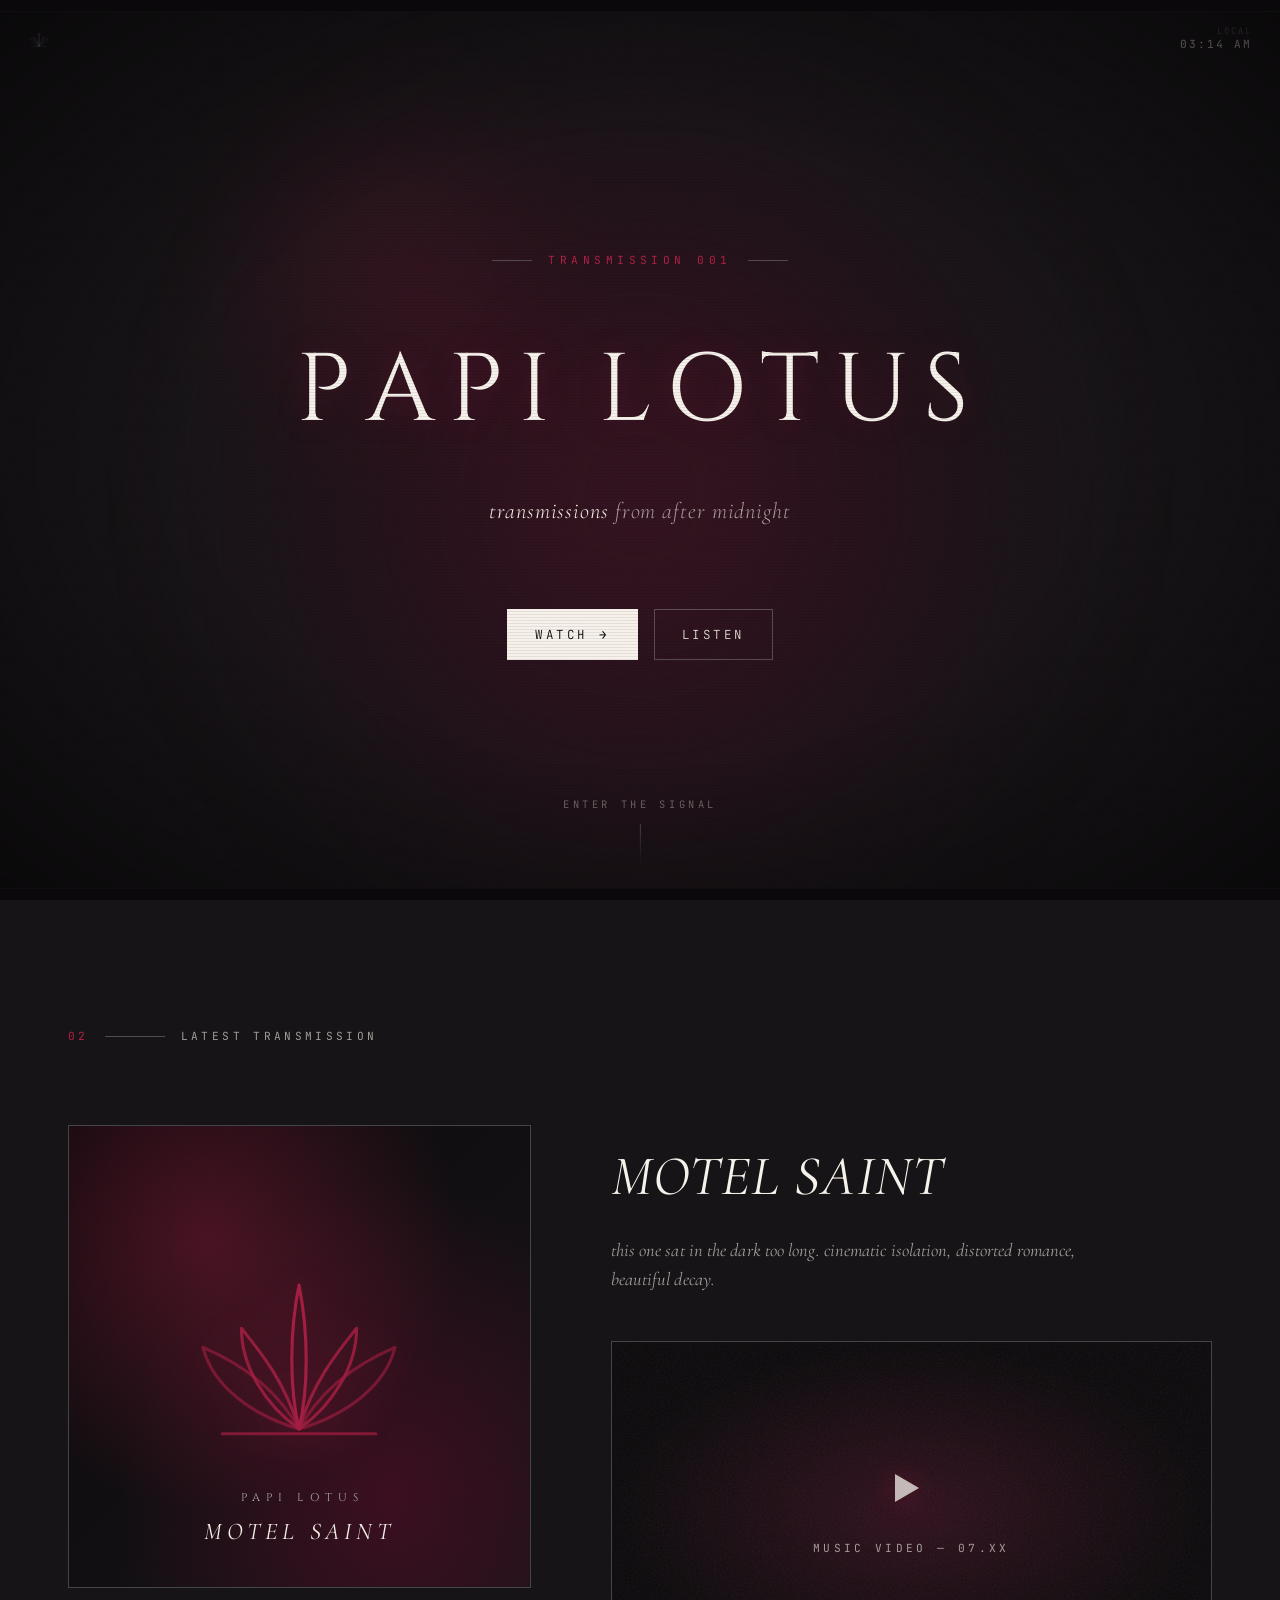
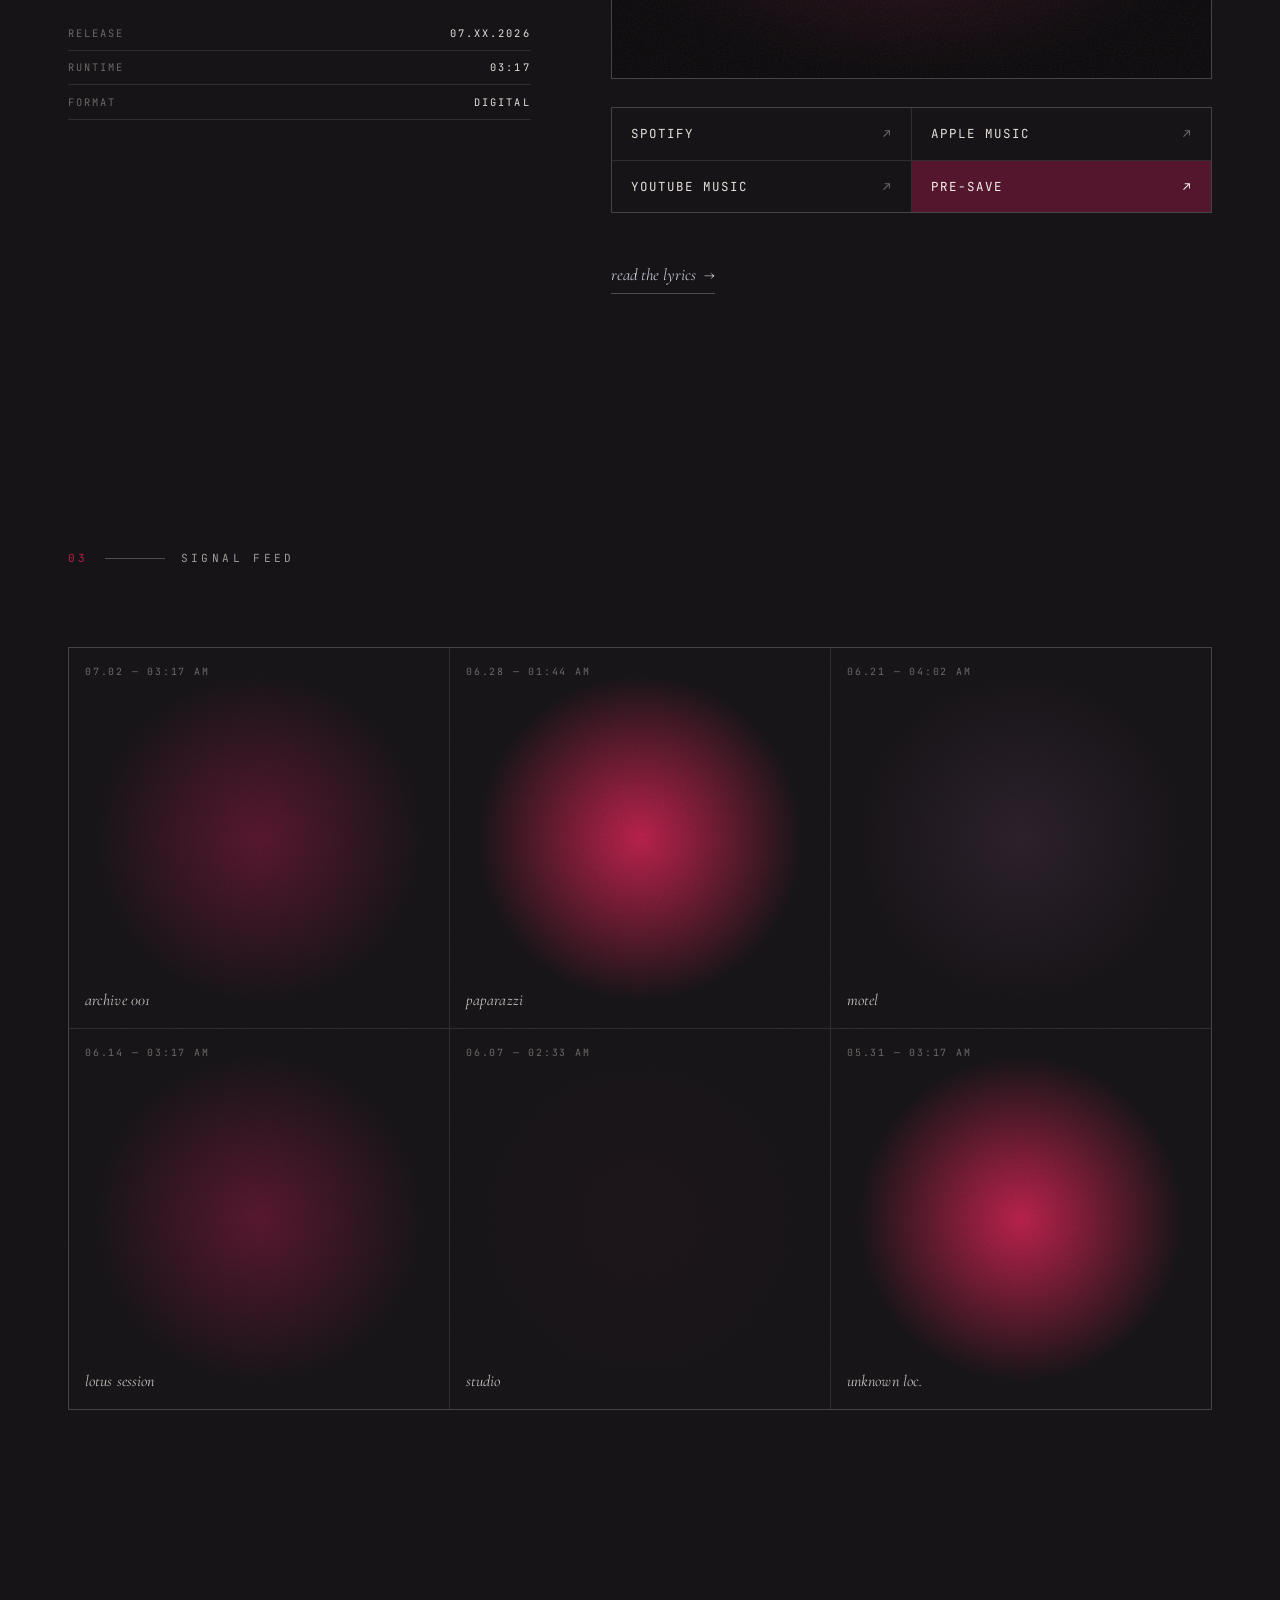
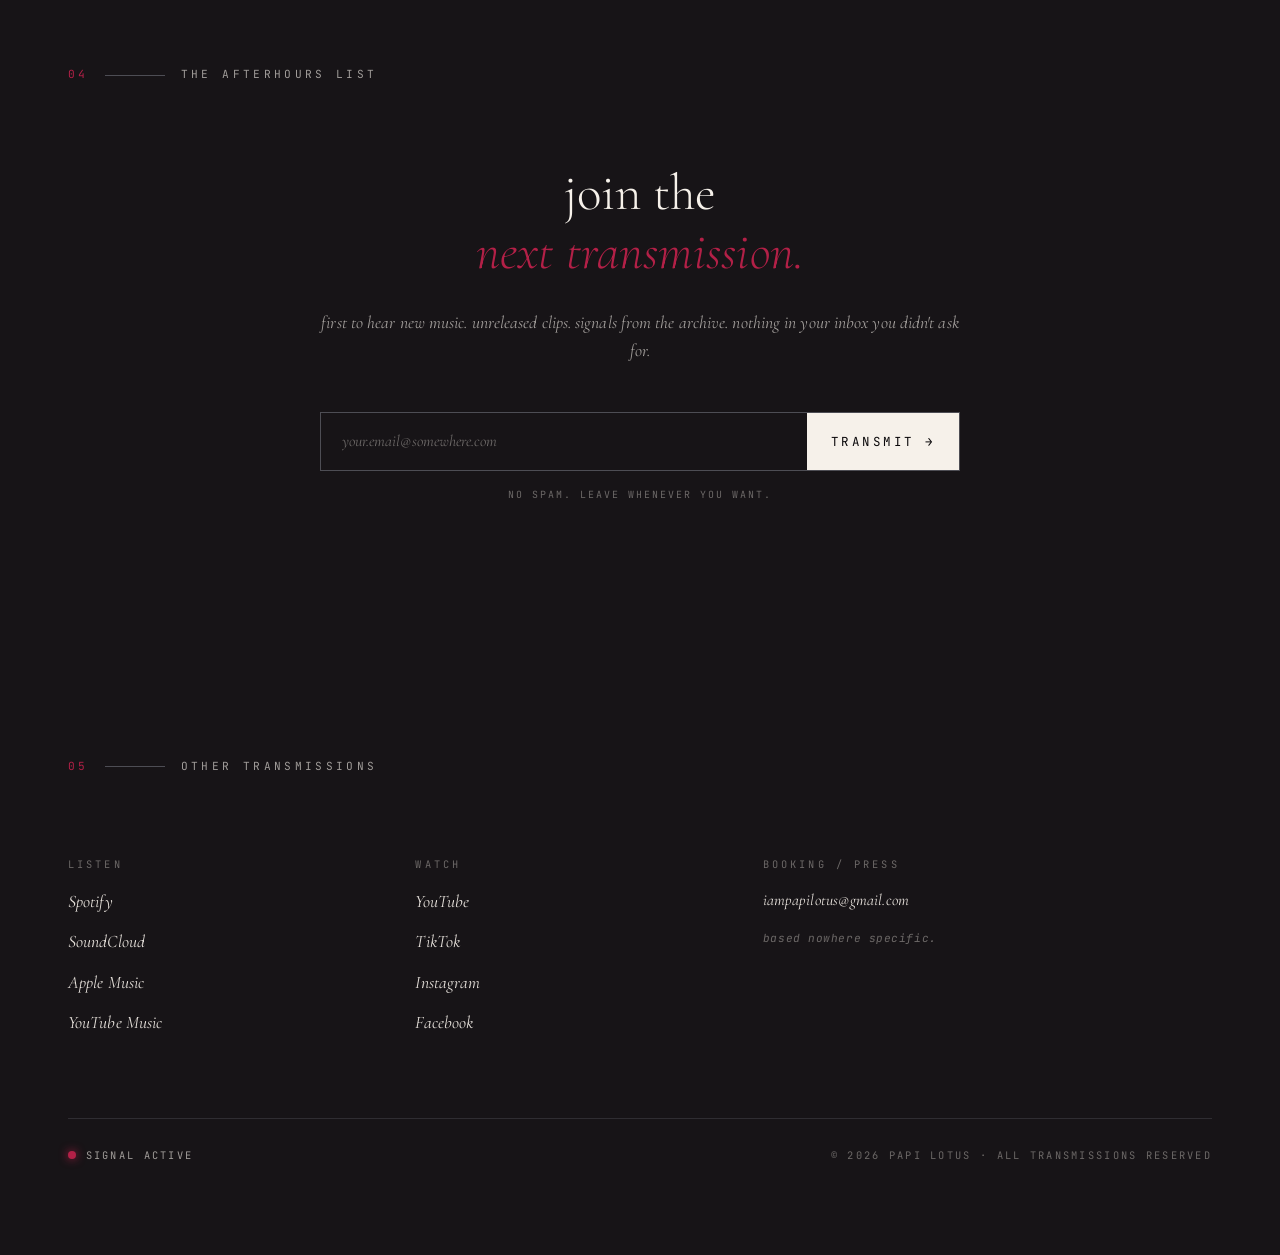
==== commit f7ec6489: "Add Facebook page to footer follow links Artist-confirmed Facebook page added to the "watch" block. " ====
--- a/docs/index.html
+++ b/docs/index.html
@@ -175,11 +175,11 @@
               <span class="link-label">Spotify</span>
               <span class="link-arrow">↗</span>
             </a>
-            <a href="#" class="smart-link" data-platform="apple">
+            <a href="https://music.apple.com/us/artist/papi-lotus/1126227033" target="_blank" rel="noopener" class="smart-link" data-platform="apple">
               <span class="link-label">Apple Music</span>
               <span class="link-arrow">↗</span>
             </a>
-            <a href="#" class="smart-link" data-platform="youtube">
+            <a href="https://music.youtube.com/channel/UCkVDgkCBeoTReuX3kndtLKQ" target="_blank" rel="noopener" class="smart-link" data-platform="youtube">
               <span class="link-label">YouTube Music</span>
               <span class="link-arrow">↗</span>
             </a>
@@ -271,7 +271,7 @@
         -->
         <form
           class="email-form"
-          action="https://formspree.io/f/YOUR_FORM_ID"
+          action="https://formspree.io/f/meedzwow"
           method="POST"
           novalidate
         >
@@ -306,14 +306,15 @@
           <div class="footer-label">listen</div>
           <a href="https://open.spotify.com/artist/0yByWFDQufWrGWeMcupTPR" target="_blank" rel="noopener" class="footer-link">Spotify</a>
           <a href="https://soundcloud.com/papilotus" target="_blank" rel="noopener" class="footer-link">SoundCloud</a>
-          <a href="#" class="footer-link">Apple Music</a>
-          <a href="#" class="footer-link">YouTube Music</a>
+          <a href="https://music.apple.com/us/artist/papi-lotus/1126227033" target="_blank" rel="noopener" class="footer-link">Apple Music</a>
+          <a href="https://music.youtube.com/channel/UCkVDgkCBeoTReuX3kndtLKQ" target="_blank" rel="noopener" class="footer-link">YouTube Music</a>
         </div>
         <div class="footer-block">
           <div class="footer-label">watch</div>
           <a href="https://www.youtube.com/@ThePapiLotus" target="_blank" rel="noopener" class="footer-link">YouTube</a>
           <a href="https://www.tiktok.com/@thepapilotus" target="_blank" rel="noopener" class="footer-link">TikTok</a>
           <a href="https://www.instagram.com/papilotus/" target="_blank" rel="noopener" class="footer-link">Instagram</a>
+          <a href="https://www.facebook.com/share/1NTb3EocZE/" target="_blank" rel="noopener" class="footer-link">Facebook</a>
         </div>
         <div class="footer-block">
           <div class="footer-label">booking / press</div>
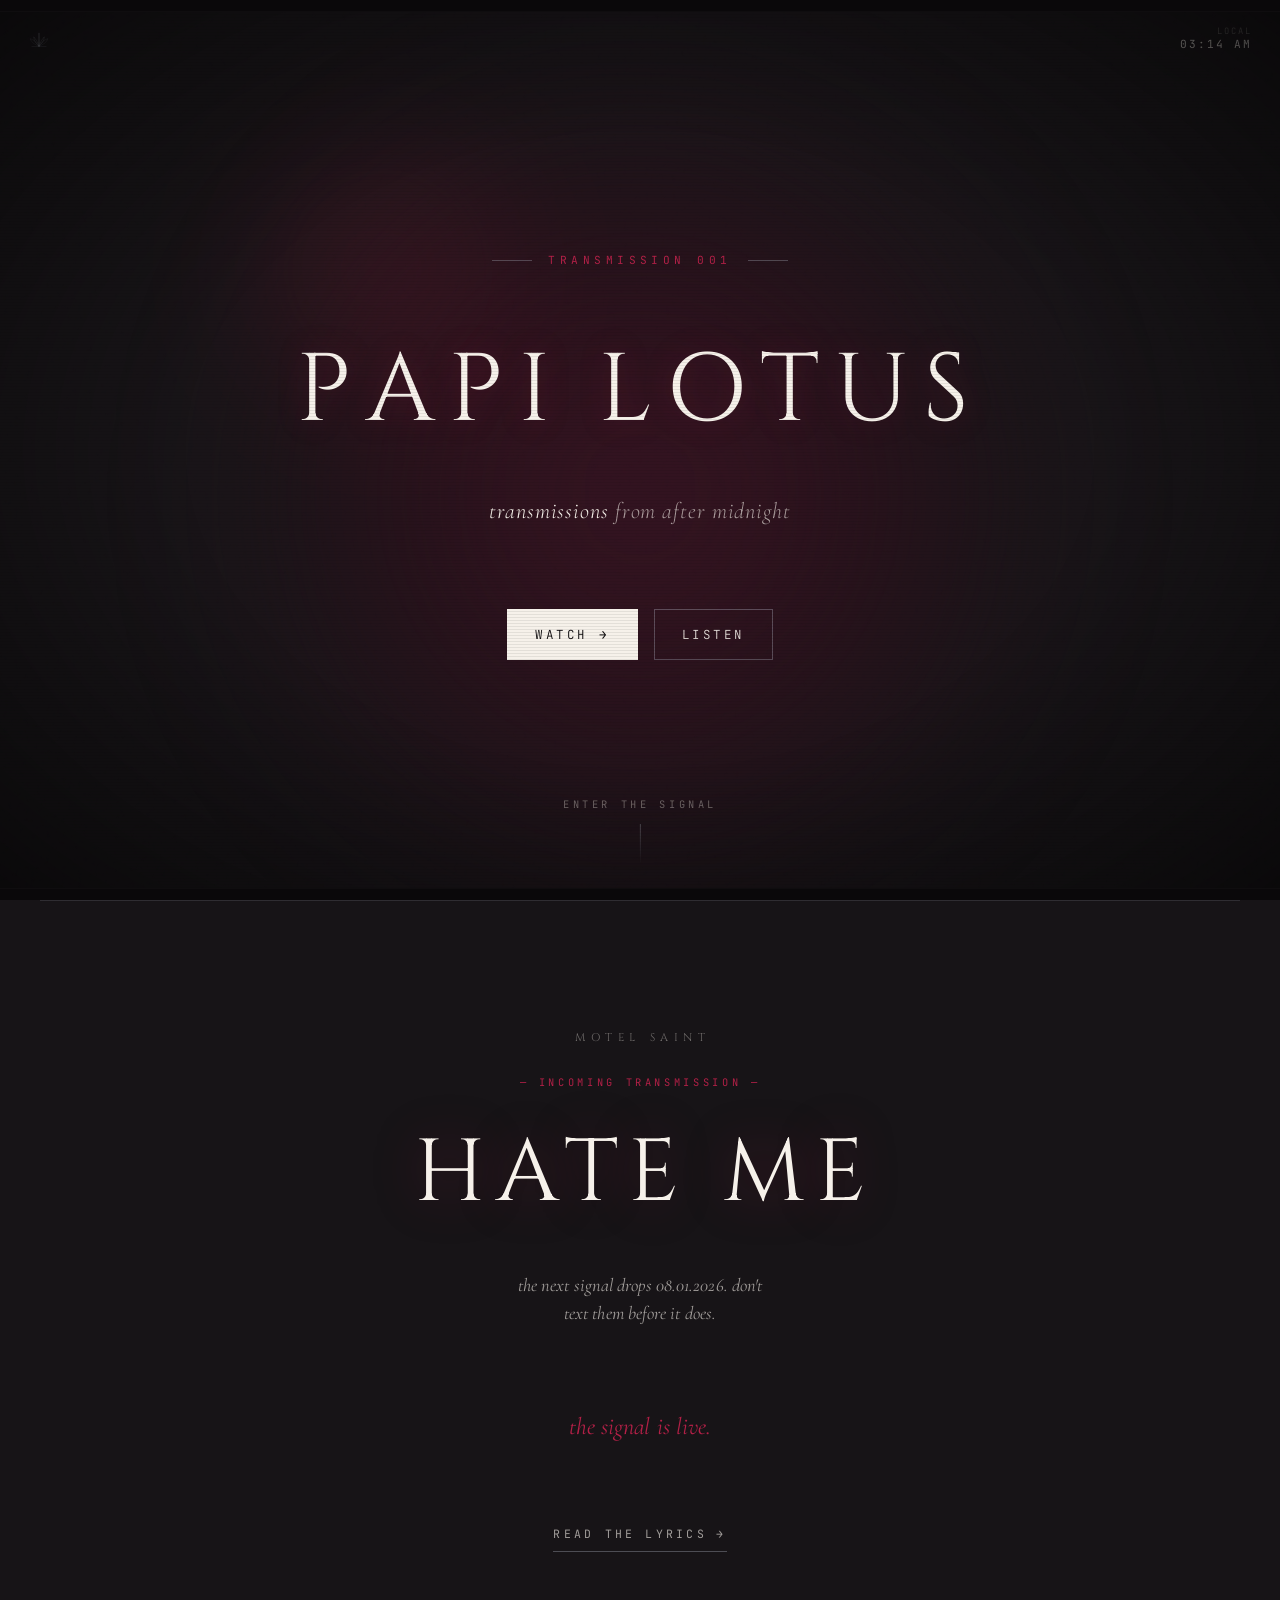
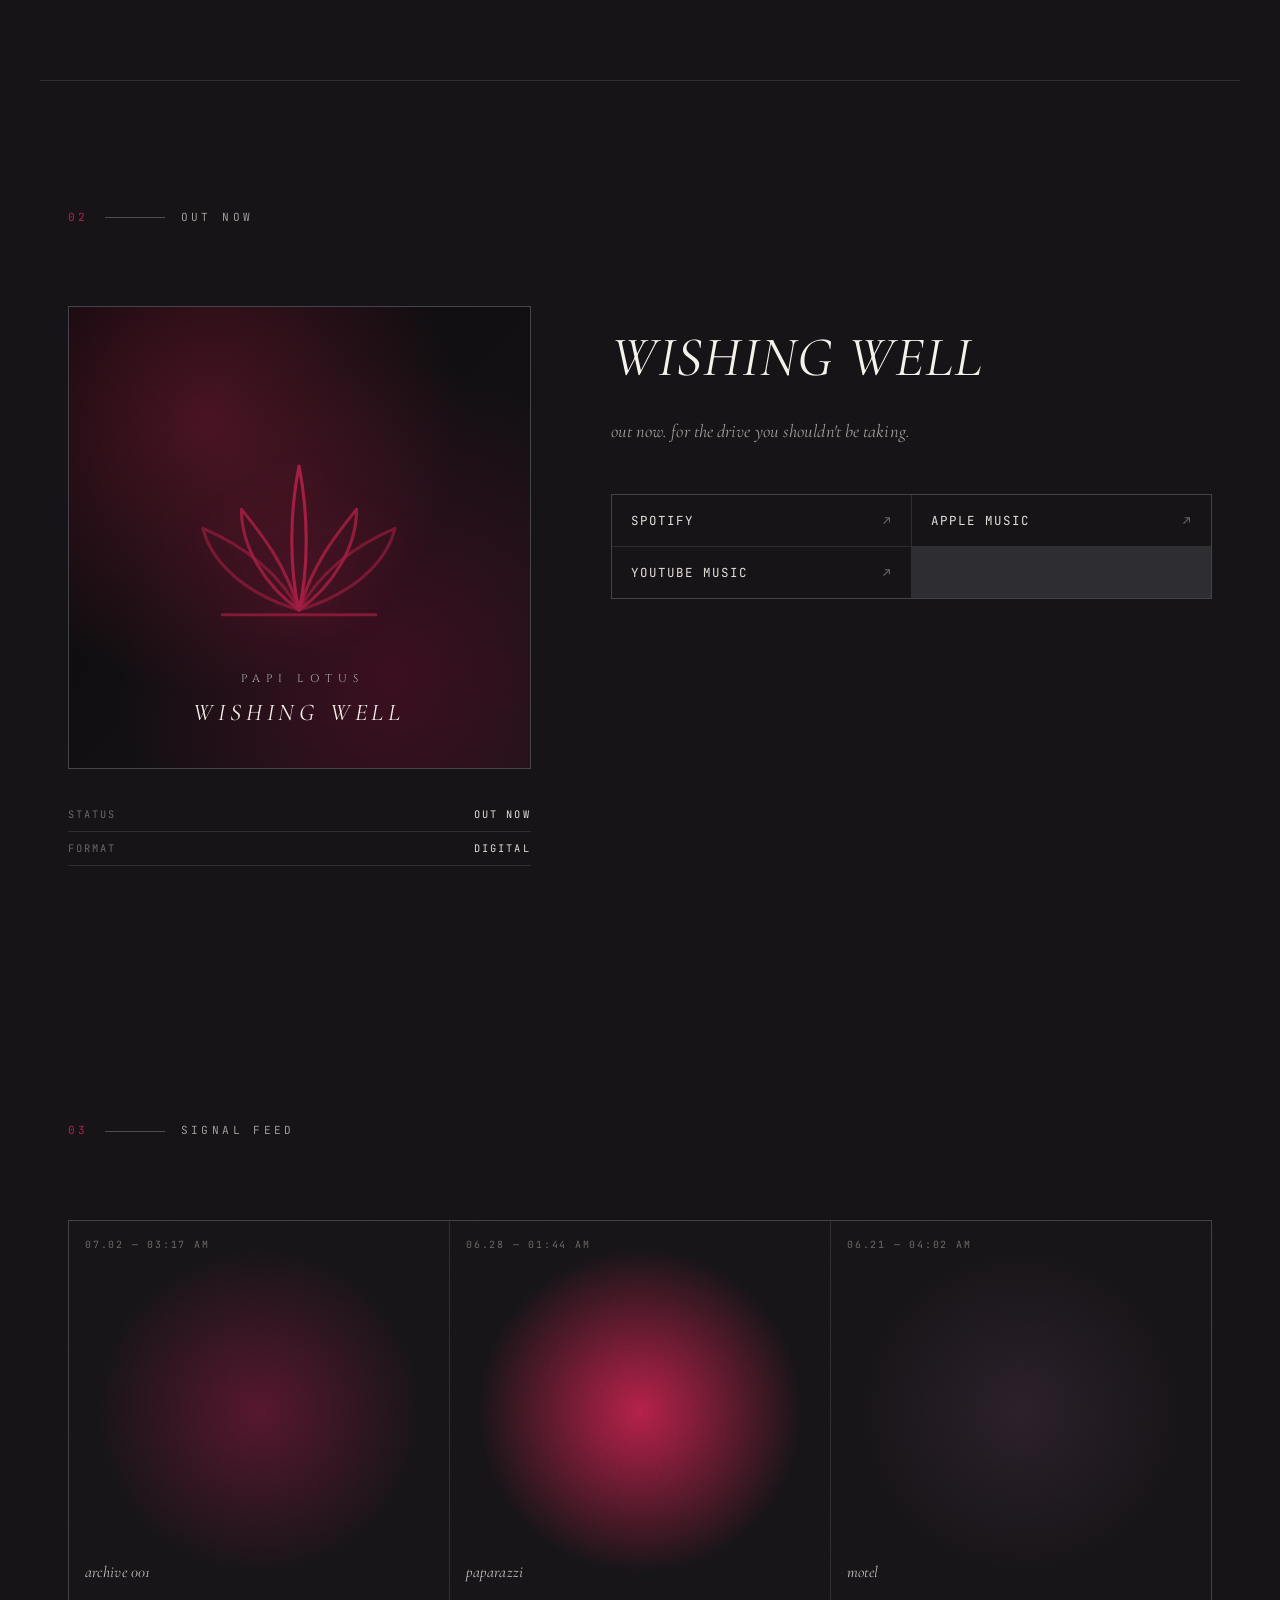
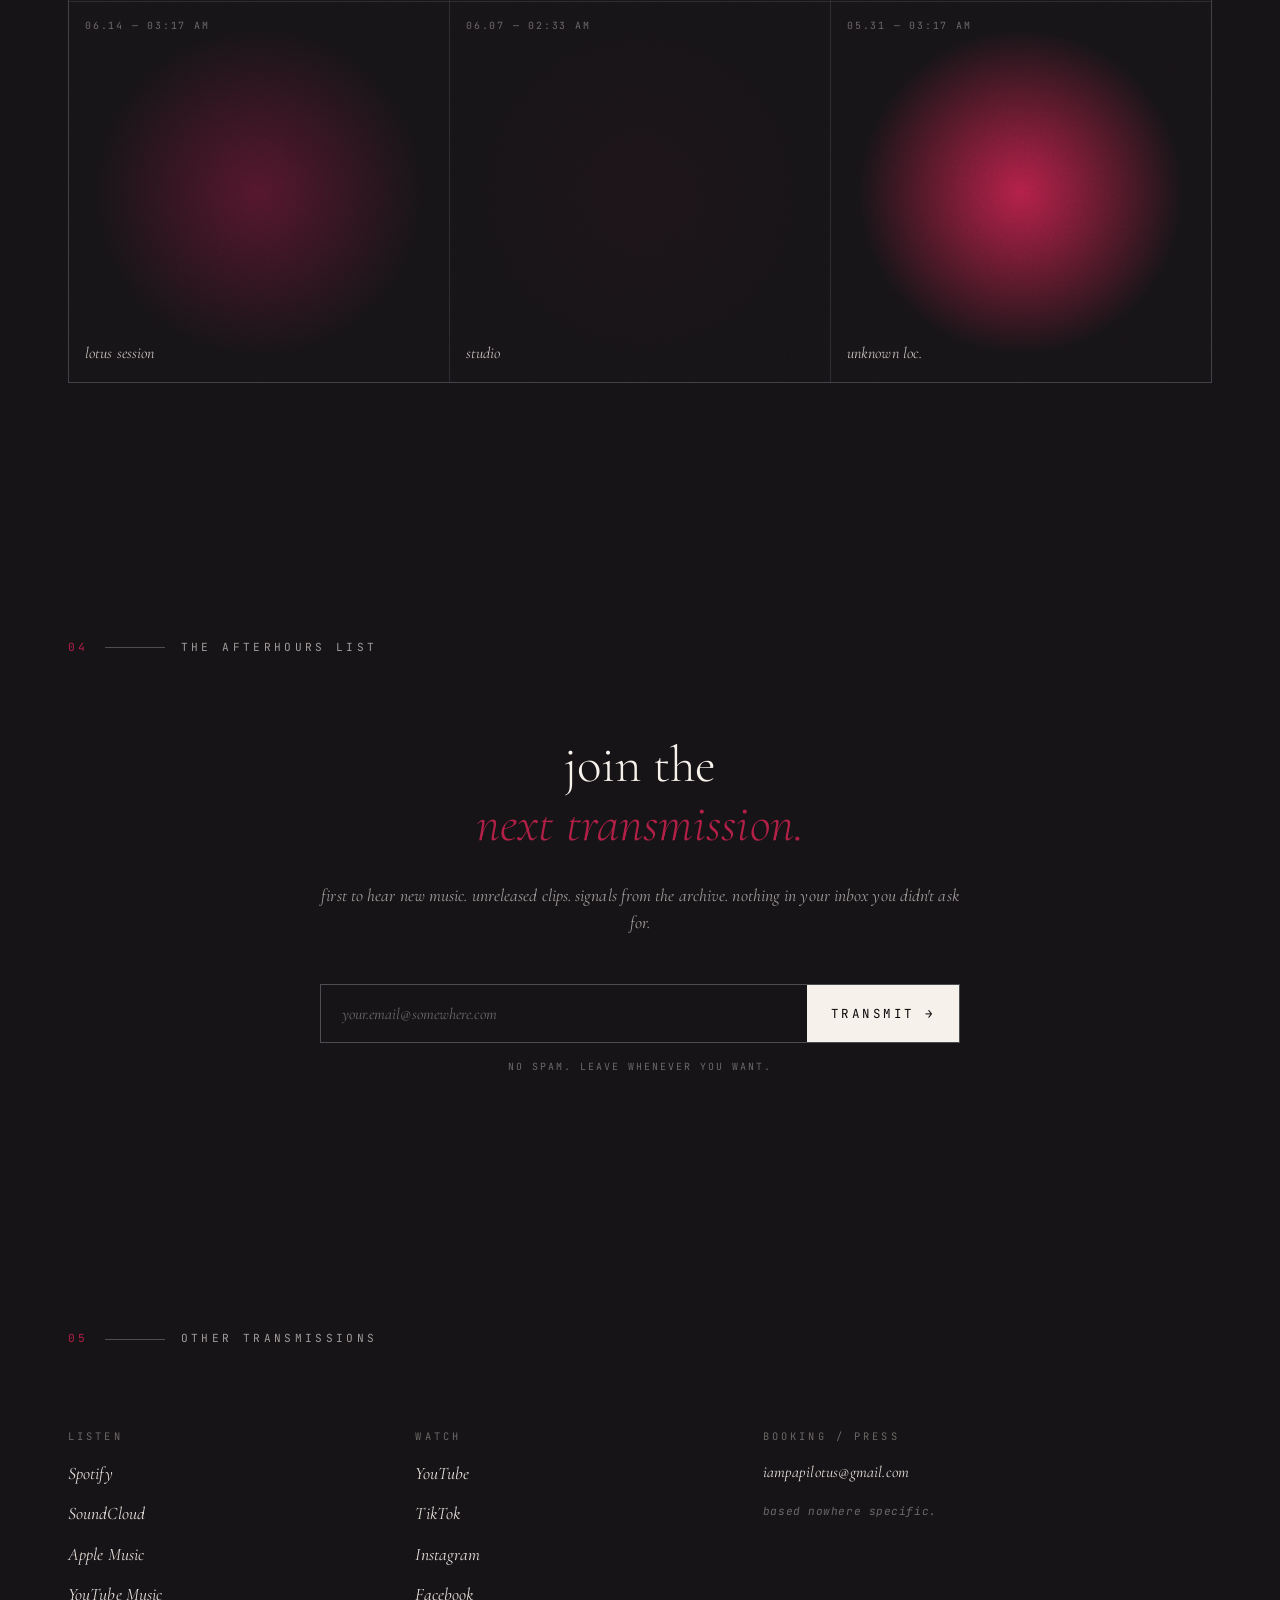
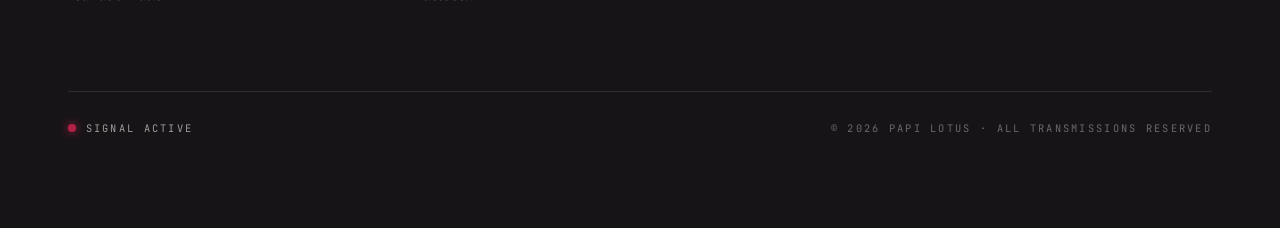
==== commit 119a8a3d: "Restructure homepage: promote Wishing Well, tease Hate Me w/ countdown - Repurpose the release secti" ====
--- a/docs/index.html
+++ b/docs/index.html
@@ -100,18 +100,41 @@
       </div>
     </section>
 
-    <!-- ─────────────────────── RELEASE ─────────────────────── -->
+    <!-- ─────────────────── HATE ME — TEASER / COUNTDOWN ──────────────────── -->
+    <section class="teaser" id="next" aria-label="next release">
+      <div class="teaser-era">MOTEL SAINT</div>
+      <div class="teaser-label">— incoming transmission —</div>
+      <h2 class="teaser-title">HATE ME</h2>
+      <p class="teaser-tagline">the next signal drops 08.01.2026. don't text them before it does.</p>
+
+      <div class="countdown" id="countdown" data-target="2026-08-01T00:00:00" role="timer" aria-label="time until HATE ME release">
+        <div class="cd-unit"><span class="cd-num" id="cd-days">--</span><span class="cd-lbl">days</span></div>
+        <div class="cd-sep" aria-hidden="true">:</div>
+        <div class="cd-unit"><span class="cd-num" id="cd-hours">--</span><span class="cd-lbl">hrs</span></div>
+        <div class="cd-sep" aria-hidden="true">:</div>
+        <div class="cd-unit"><span class="cd-num" id="cd-mins">--</span><span class="cd-lbl">min</span></div>
+        <div class="cd-sep" aria-hidden="true">:</div>
+        <div class="cd-unit"><span class="cd-num" id="cd-secs">--</span><span class="cd-lbl">sec</span></div>
+      </div>
+
+      <a href="lyrics.html" class="teaser-link">
+        <span>read the lyrics</span>
+        <span class="lyrics-arrow">→</span>
+      </a>
+    </section>
+
+    <!-- ─────────────────── OUT NOW — WISHING WELL ──────────────────── -->
     <section class="release" id="release">
       <header class="section-marker">
         <span class="marker-num">02</span>
         <span class="marker-line"></span>
-        <span class="marker-label">latest transmission</span>
+        <span class="marker-label">out now</span>
       </header>
 
       <div class="release-grid">
         <!-- Cover frame -->
         <div class="cover-frame">
-          <div class="cover-art" aria-label="MOTEL SAINT cover art">
+          <div class="cover-art" aria-label="WISHING WELL cover art">
             <div class="cover-bg"></div>
             <div class="cover-lotus">
               <svg viewBox="0 0 100 100" aria-hidden="true">
@@ -120,18 +143,14 @@
             </div>
             <div class="cover-text">
               <div class="cover-mark">PAPI LOTUS</div>
-              <div class="cover-title">MOTEL SAINT</div>
+              <div class="cover-title">WISHING WELL</div>
             </div>
             <div class="cover-grain"></div>
           </div>
           <div class="cover-meta">
             <div class="cover-meta-row">
-              <span>RELEASE</span>
-              <span>07.XX.2026</span>
-            </div>
-            <div class="cover-meta-row">
-              <span>RUNTIME</span>
-              <span>03:17</span>
+              <span>STATUS</span>
+              <span>OUT NOW</span>
             </div>
             <div class="cover-meta-row">
               <span>FORMAT</span>
@@ -142,32 +161,10 @@
 
         <!-- Release info -->
         <div class="release-info">
-          <h2 class="release-title">MOTEL SAINT</h2>
+          <h2 class="release-title">WISHING WELL</h2>
           <p class="release-desc">
-            this one sat in the dark too long. cinematic isolation, distorted
-            romance, beautiful decay.
+            out now. for the drive you shouldn't be taking.
           </p>
-
-          <!-- Video embed (placeholder) -->
-          <div class="video-frame">
-            <!-- Swap this div for your real YouTube embed when ready.
-                 Example replacement:
-                 <iframe class="video-iframe"
-                         src="https://www.youtube.com/embed/YOUR_VIDEO_ID"
-                         title="MOTEL SAINT — official video"
-                         allow="accelerometer; autoplay; encrypted-media; picture-in-picture"
-                         allowfullscreen></iframe>
-            -->
-            <div class="video-placeholder">
-              <div class="video-noise"></div>
-              <div class="play-icon" aria-hidden="true">
-                <svg viewBox="0 0 48 48" width="48" height="48">
-                  <polygon points="14,10 38,24 14,38" fill="currentColor" />
-                </svg>
-              </div>
-              <div class="video-label">music video — 07.XX</div>
-            </div>
-          </div>
 
           <!-- Smart links -->
           <div class="smart-links">
@@ -183,16 +180,7 @@
               <span class="link-label">YouTube Music</span>
               <span class="link-arrow">↗</span>
             </a>
-            <a href="#" class="smart-link smart-link-hot" data-platform="presave">
-              <span class="link-label">pre-save</span>
-              <span class="link-arrow">↗</span>
-            </a>
           </div>
-
-          <a href="lyrics.html" class="lyrics-link">
-            <span>read the lyrics</span>
-            <span class="lyrics-arrow">→</span>
-          </a>
         </div>
       </div>
     </section>
--- a/docs/styles.css
+++ b/docs/styles.css
@@ -1009,3 +1009,117 @@
   }
   .signal-intro { animation: signal-fade 0.3s ease-out 0.3s forwards; }
 }
+
+/* ============================================================
+   TEASER / COUNTDOWN — next release (HATE ME)
+   ============================================================ */
+
+.teaser {
+  display: flex;
+  flex-direction: column;
+  align-items: center;
+  text-align: center;
+  border-top: 1px solid var(--hairline);
+  border-bottom: 1px solid var(--hairline);
+}
+.teaser-era {
+  font-family: var(--font-wordmark);
+  font-size: 0.7rem;
+  letter-spacing: 0.5em;
+  text-indent: 0.5em;
+  color: var(--text-muted);
+  margin-bottom: var(--space-md);
+}
+.teaser-label {
+  font-family: var(--font-mono);
+  font-size: 0.65rem;
+  letter-spacing: 0.35em;
+  text-transform: uppercase;
+  color: var(--neon);
+  margin-bottom: var(--space-sm);
+}
+.teaser-title {
+  font-family: var(--font-wordmark);
+  font-weight: 400;
+  font-size: clamp(2.6rem, 9vw, 5.5rem);
+  letter-spacing: 0.12em;
+  text-indent: 0.12em;
+  color: var(--bone);
+  margin: 0 0 var(--space-md);
+  text-shadow: 0 0 50px rgba(179, 32, 71, 0.35);
+}
+.teaser-tagline {
+  font-family: var(--font-display);
+  font-style: italic;
+  font-size: 1.15rem;
+  color: var(--text-mid);
+  max-width: 32ch;
+  margin: 0 0 var(--space-xl);
+}
+
+.countdown {
+  display: flex;
+  align-items: flex-start;
+  justify-content: center;
+  gap: var(--space-md);
+  margin-bottom: var(--space-xl);
+}
+.cd-unit {
+  display: flex;
+  flex-direction: column;
+  align-items: center;
+  min-width: 3.5rem;
+}
+.cd-num {
+  font-family: var(--font-mono);
+  font-weight: 300;
+  font-size: clamp(2rem, 7vw, 3.4rem);
+  line-height: 1;
+  color: var(--bone);
+  font-variant-numeric: tabular-nums;
+}
+.cd-lbl {
+  font-family: var(--font-mono);
+  font-size: 0.58rem;
+  letter-spacing: 0.25em;
+  text-transform: uppercase;
+  color: var(--text-muted);
+  margin-top: 0.65rem;
+}
+.cd-sep {
+  font-family: var(--font-mono);
+  font-weight: 300;
+  font-size: clamp(2rem, 7vw, 3.4rem);
+  line-height: 1;
+  color: var(--neon);
+  opacity: 0.45;
+}
+.countdown.is-live .cd-unit,
+.countdown.is-live .cd-sep { display: none; }
+.countdown.is-live::after {
+  content: "the signal is live.";
+  font-family: var(--font-display);
+  font-style: italic;
+  font-size: 1.5rem;
+  color: var(--neon);
+}
+
+.teaser-link {
+  display: inline-flex;
+  align-items: center;
+  gap: 0.6rem;
+  font-family: var(--font-mono);
+  font-size: 0.72rem;
+  letter-spacing: 0.28em;
+  text-transform: uppercase;
+  color: var(--text-mid);
+  border-bottom: 1px solid var(--hairline-bright);
+  padding-bottom: 0.5rem;
+  transition: color 0.35s, border-color 0.35s;
+}
+.teaser-link:hover { color: var(--neon); border-color: var(--neon); }
+
+@media (max-width: 540px) {
+  .countdown { gap: var(--space-sm); }
+  .cd-unit { min-width: 2.9rem; }
+}
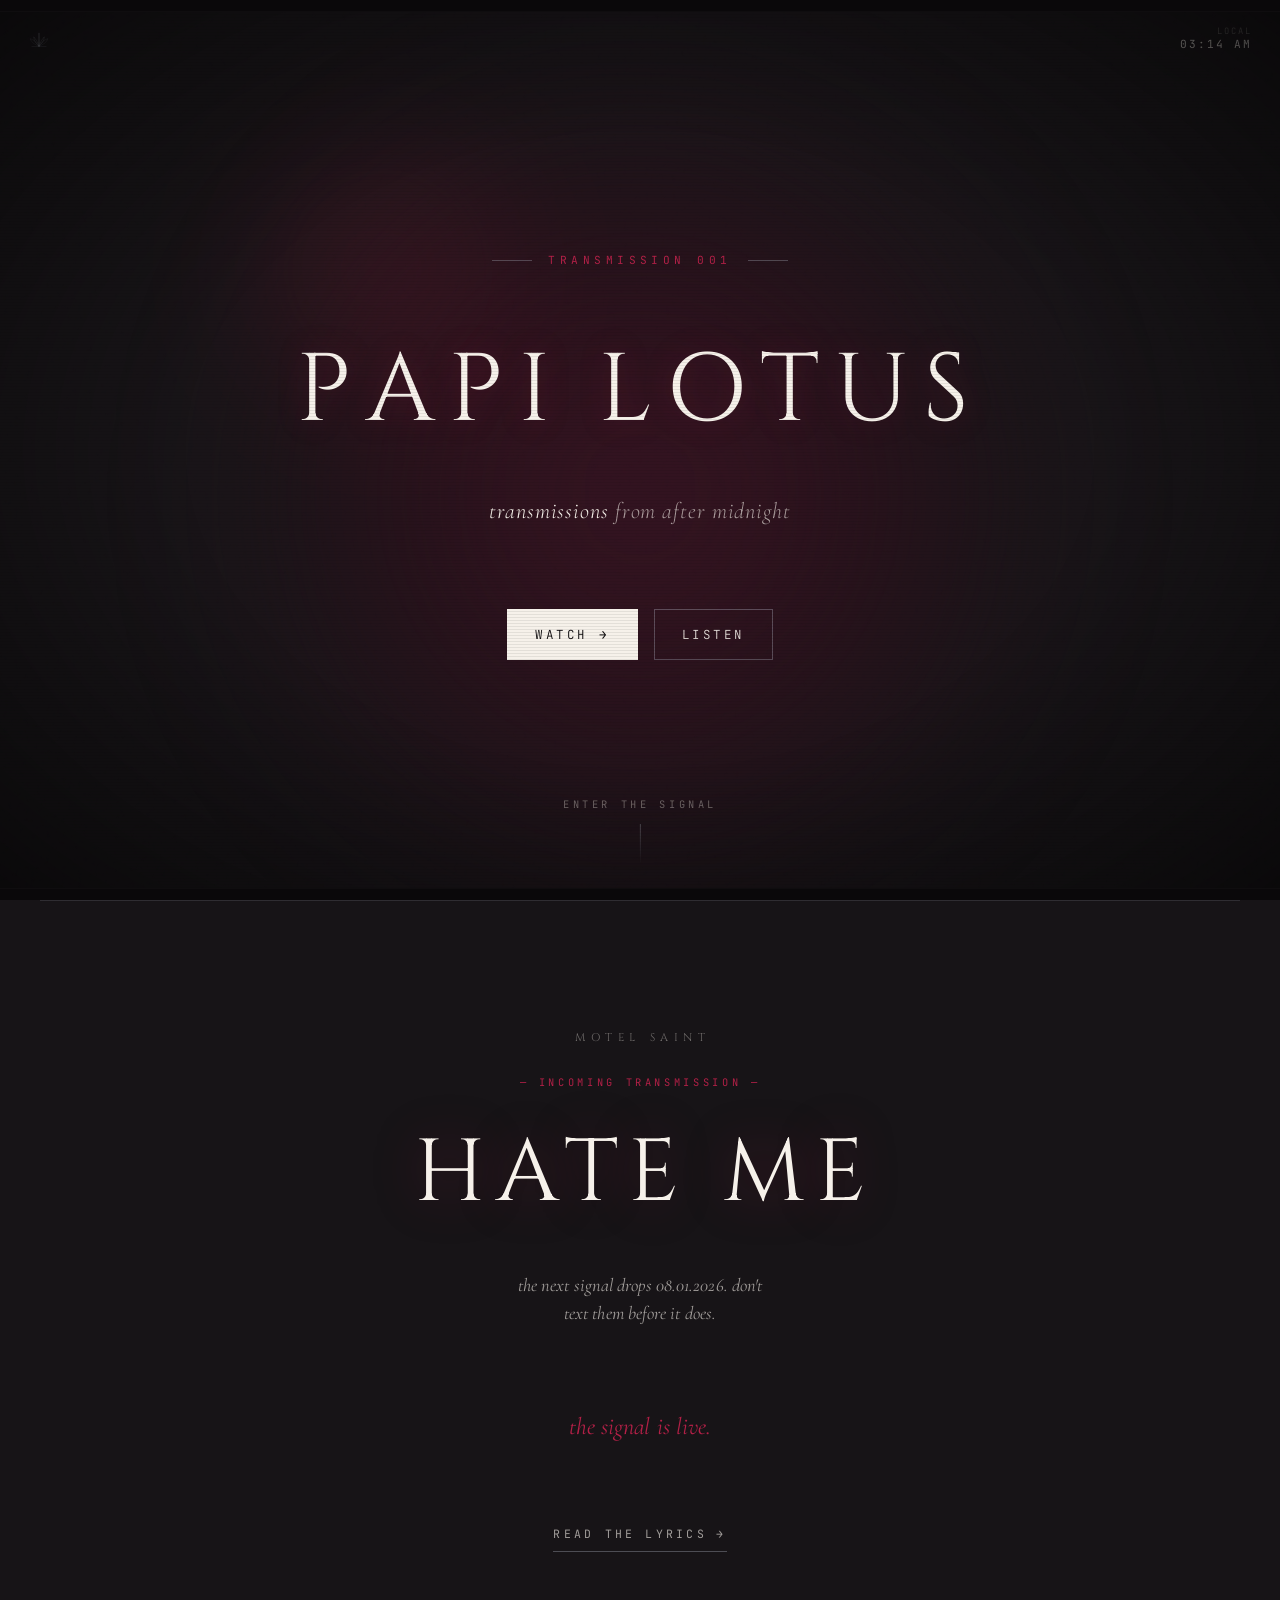
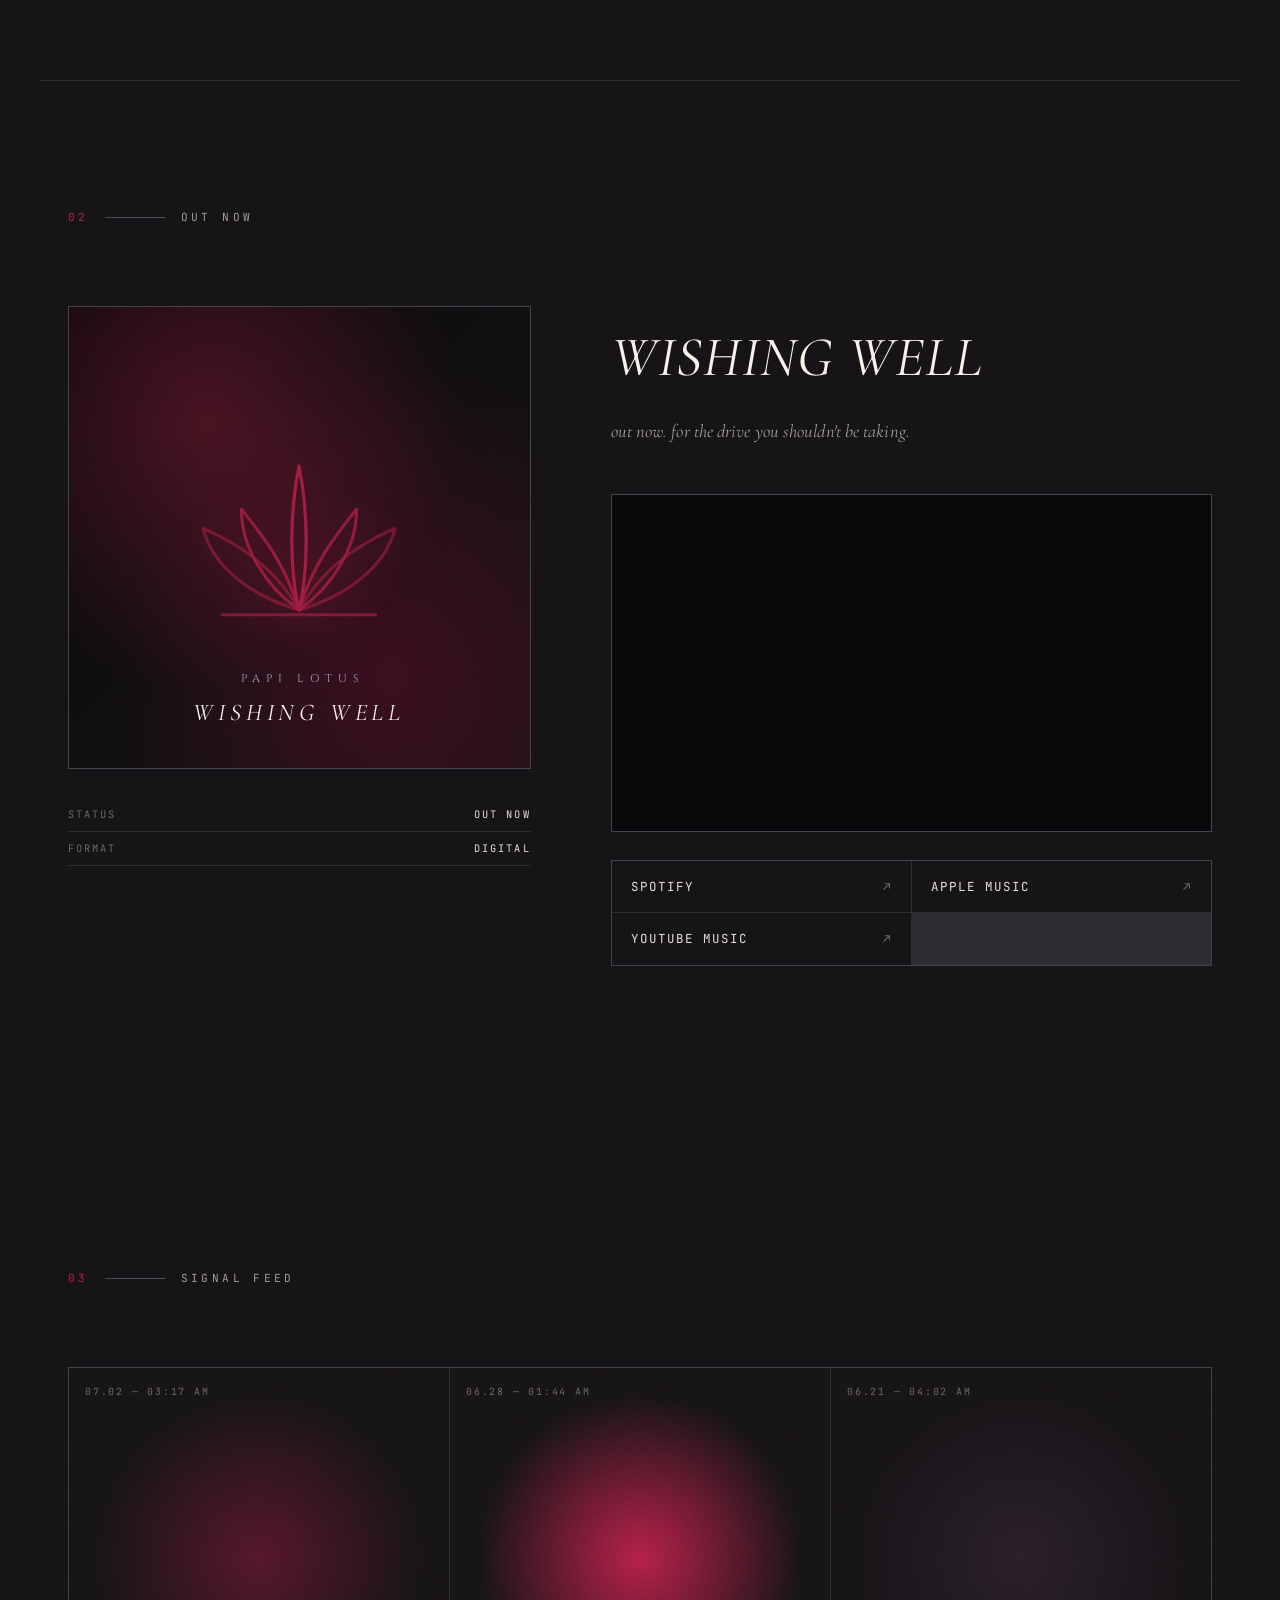
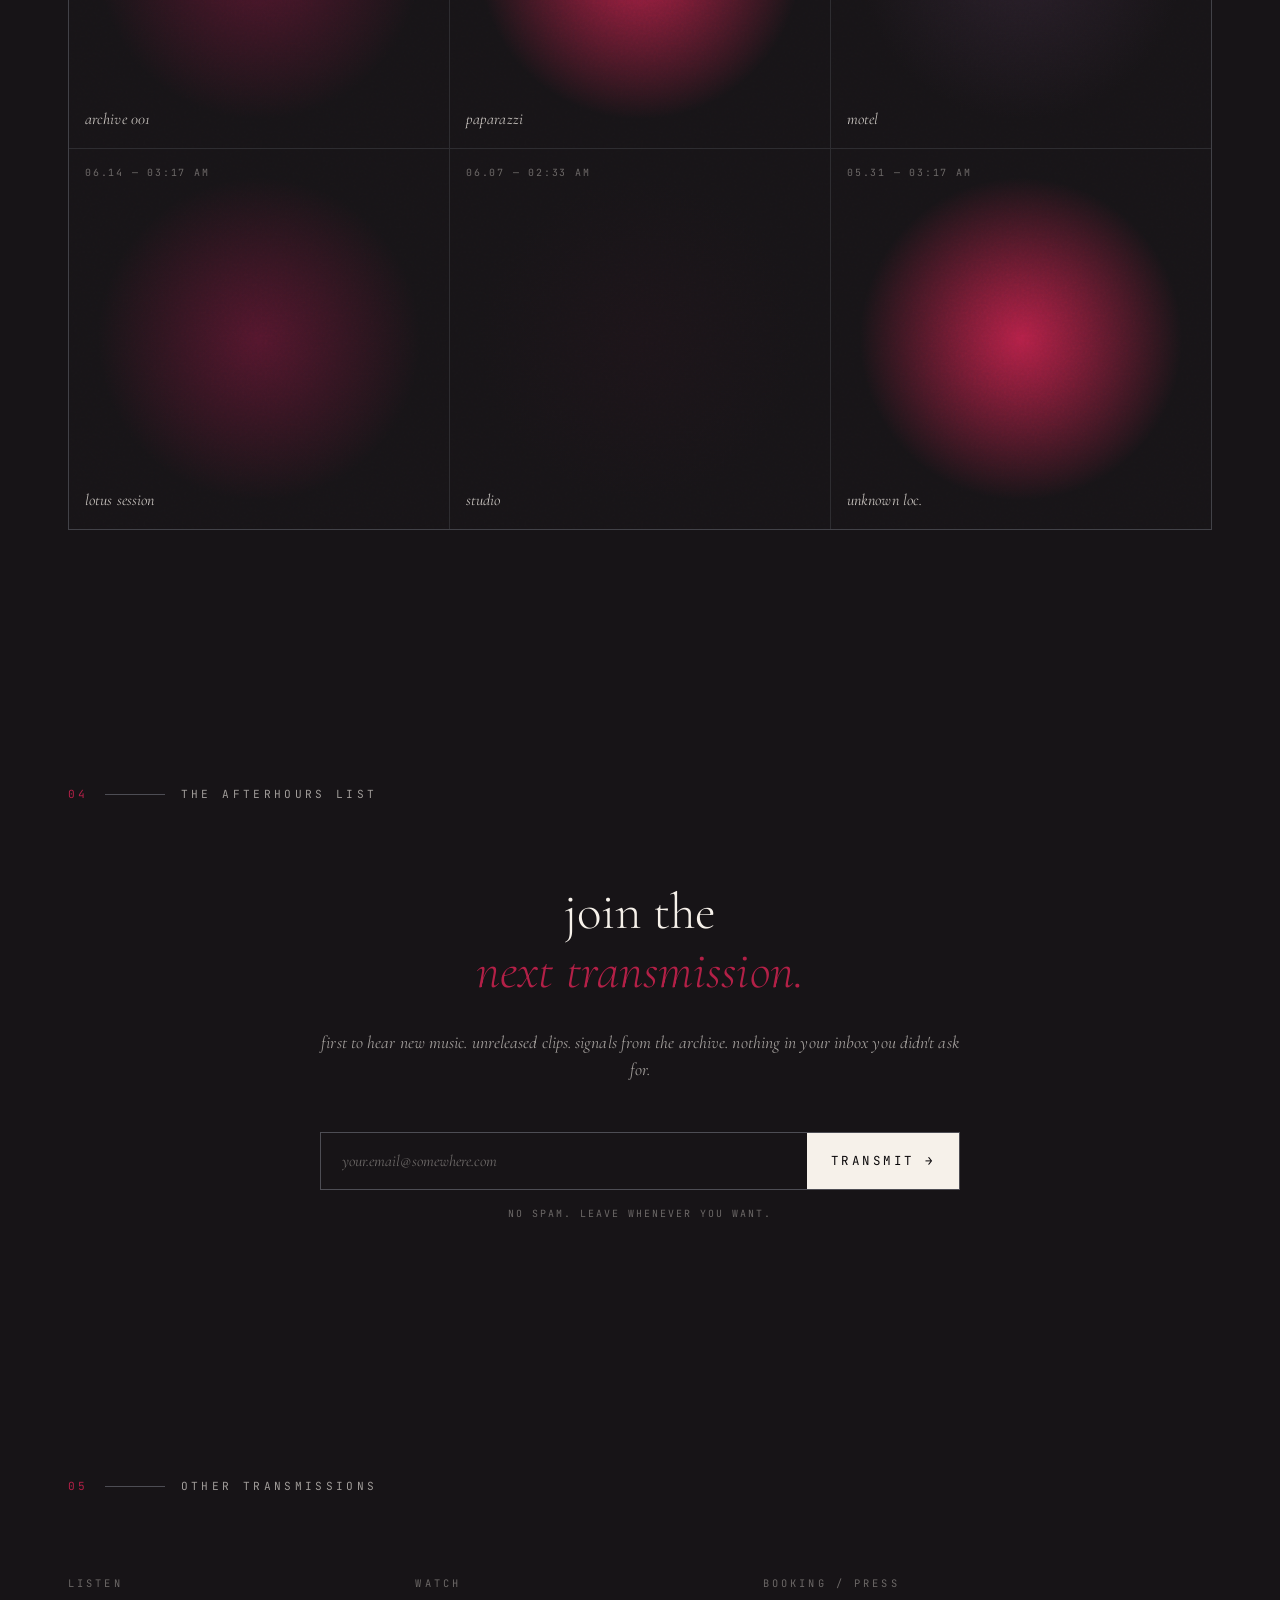
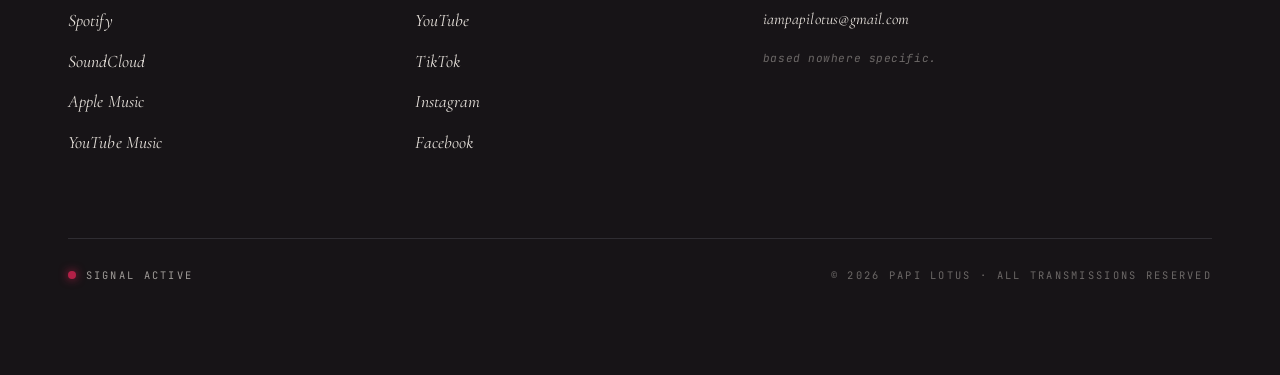
==== commit cbeb4927: "Embed WISHING WELL music video in the out-now section Add the official WISHING WELL YouTube embed (l" ====
--- a/docs/index.html
+++ b/docs/index.html
@@ -165,6 +165,16 @@
           <p class="release-desc">
             out now. for the drive you shouldn't be taking.
           </p>
+
+          <div class="video-frame">
+            <iframe class="video-iframe"
+                    src="https://www.youtube.com/embed/NHEqCNWERr0?si=lT77J6OjoygLVkOt"
+                    title="WISHING WELL — official video"
+                    loading="lazy"
+                    allow="accelerometer; autoplay; clipboard-write; encrypted-media; gyroscope; picture-in-picture; web-share"
+                    referrerpolicy="strict-origin-when-cross-origin"
+                    allowfullscreen></iframe>
+          </div>
 
           <!-- Smart links -->
           <div class="smart-links">
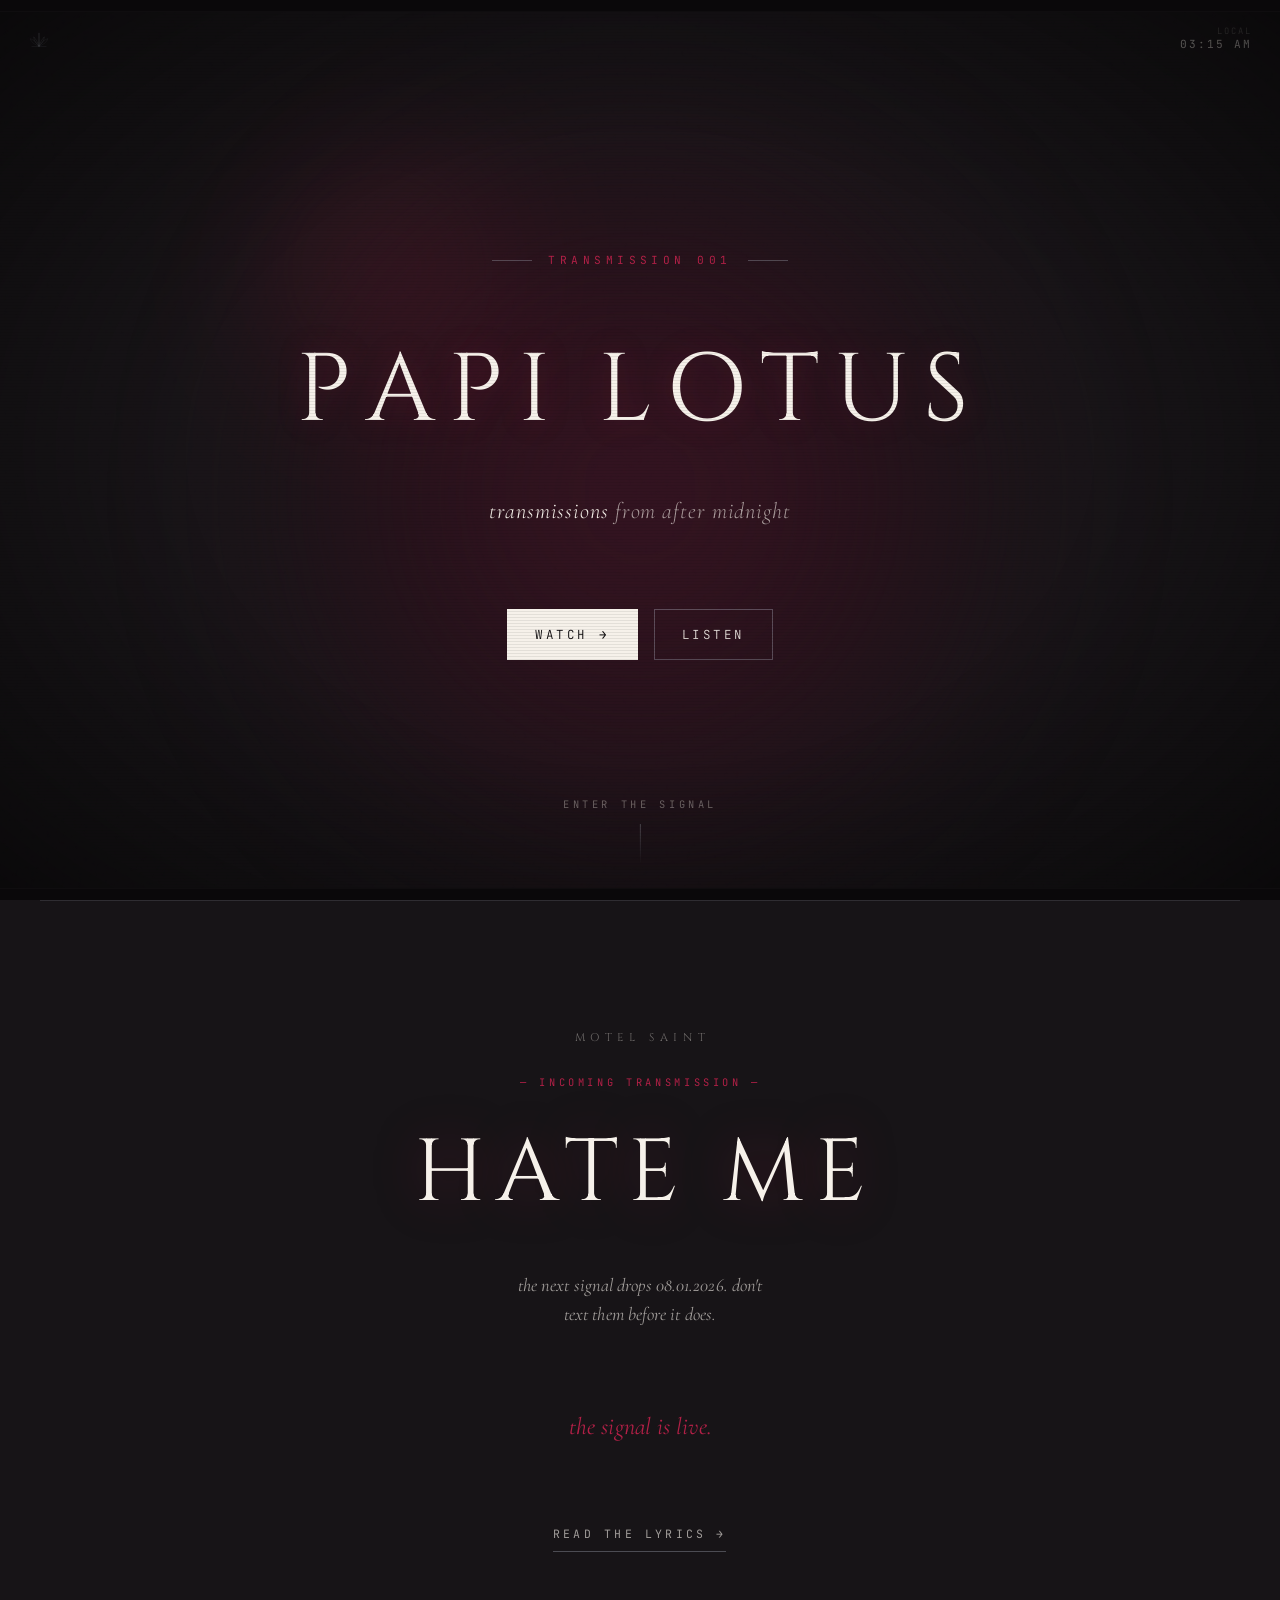
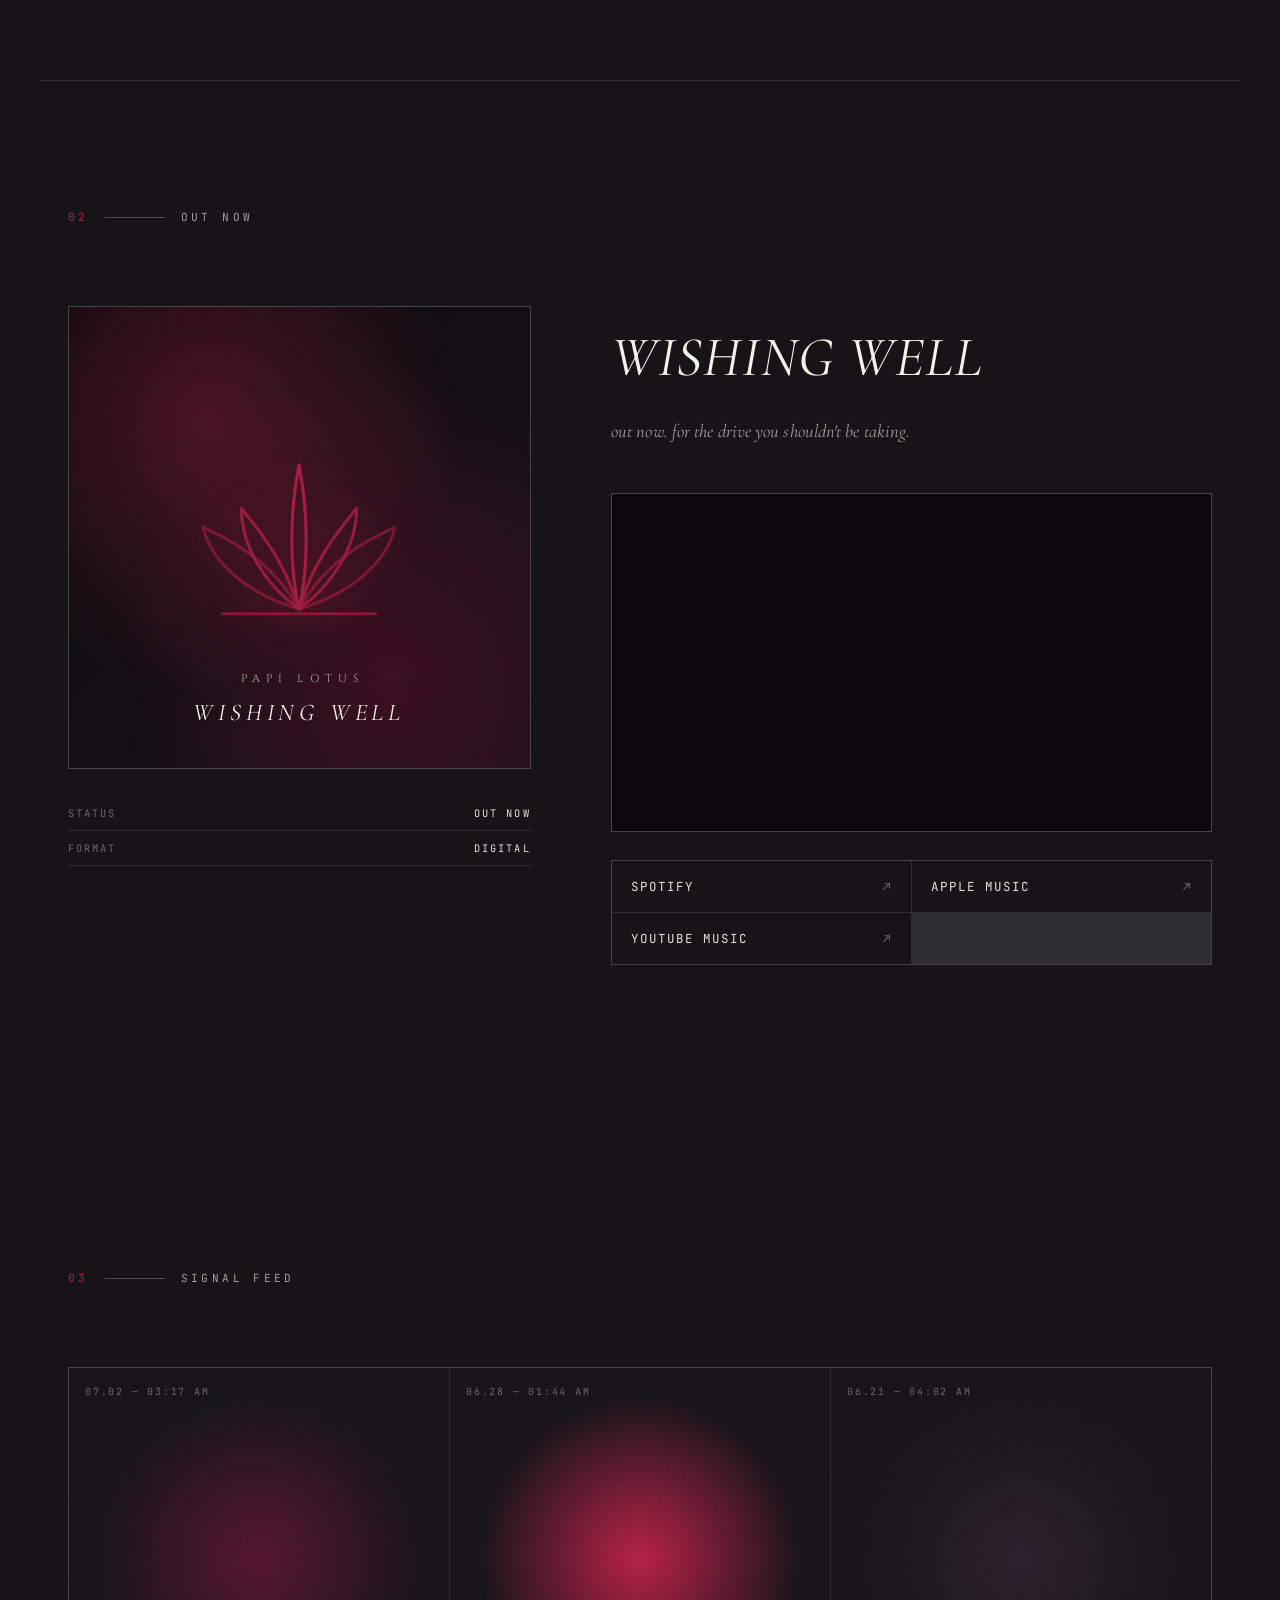
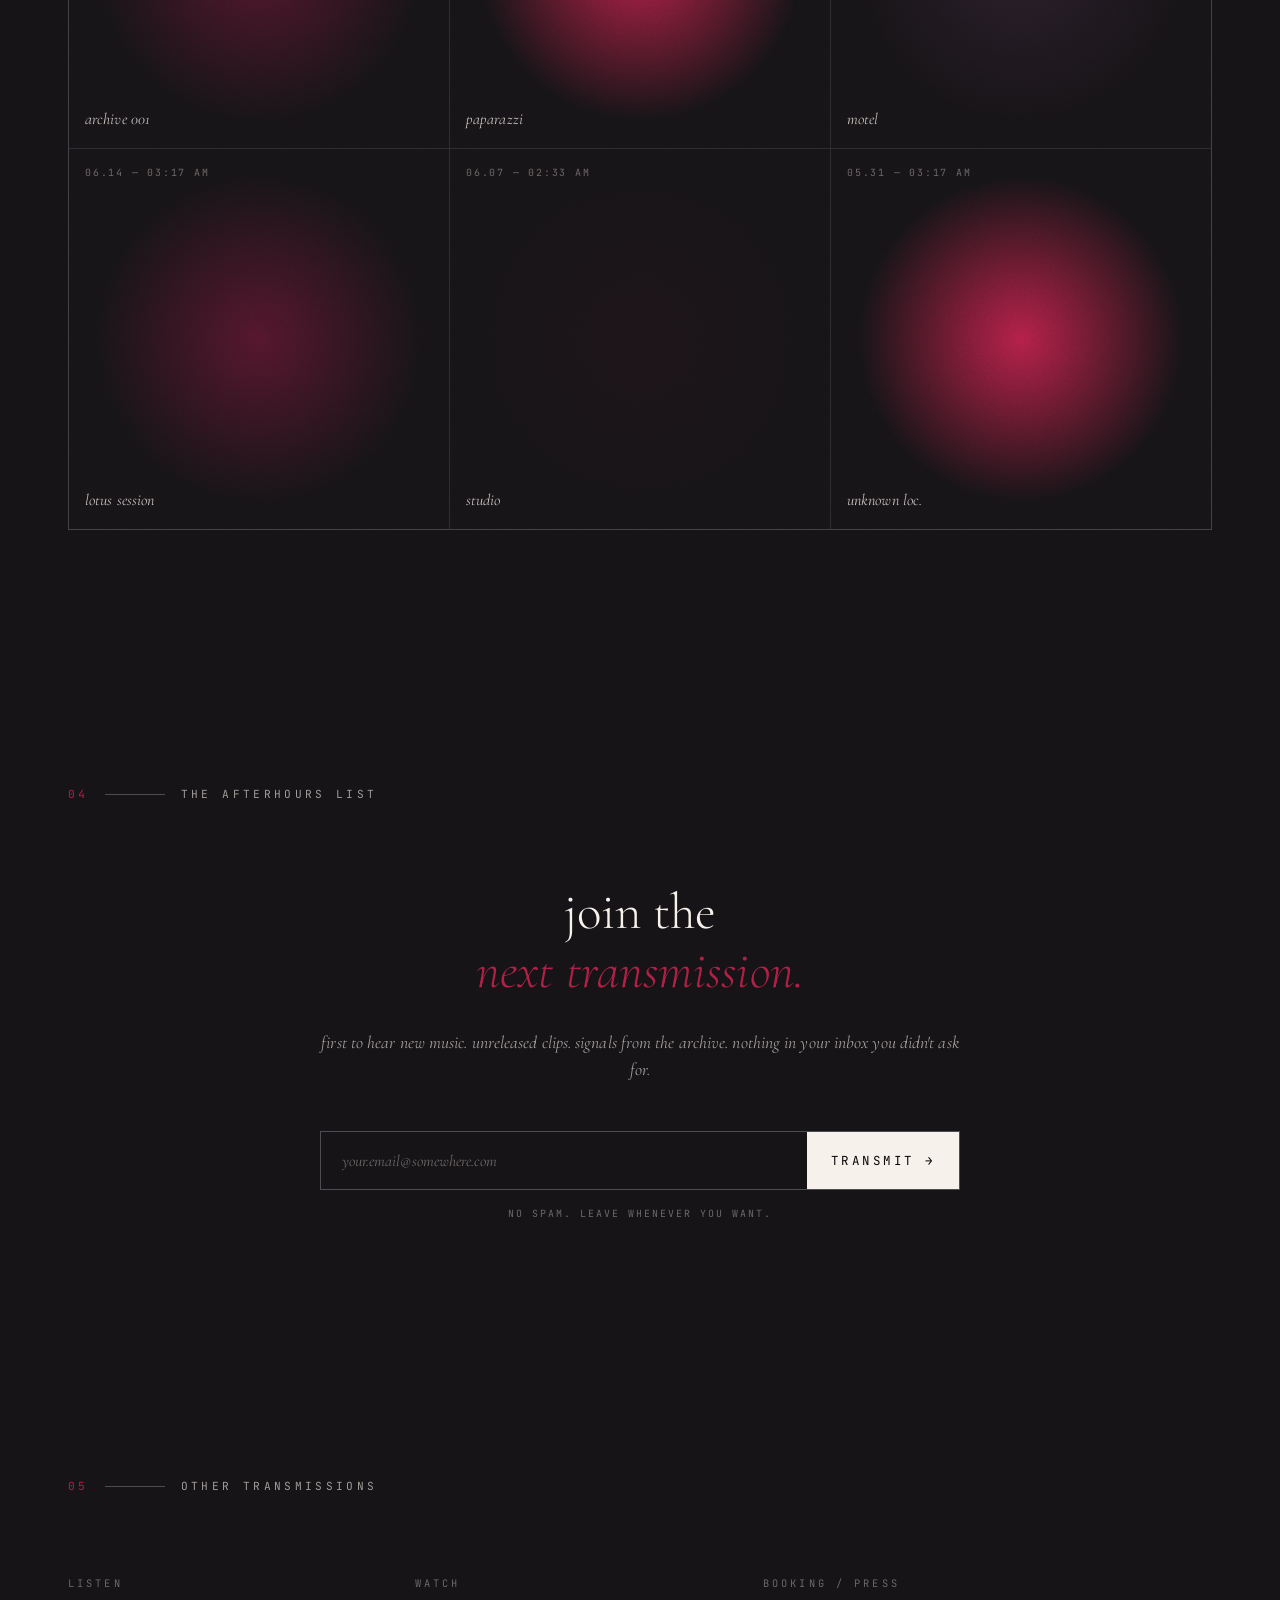
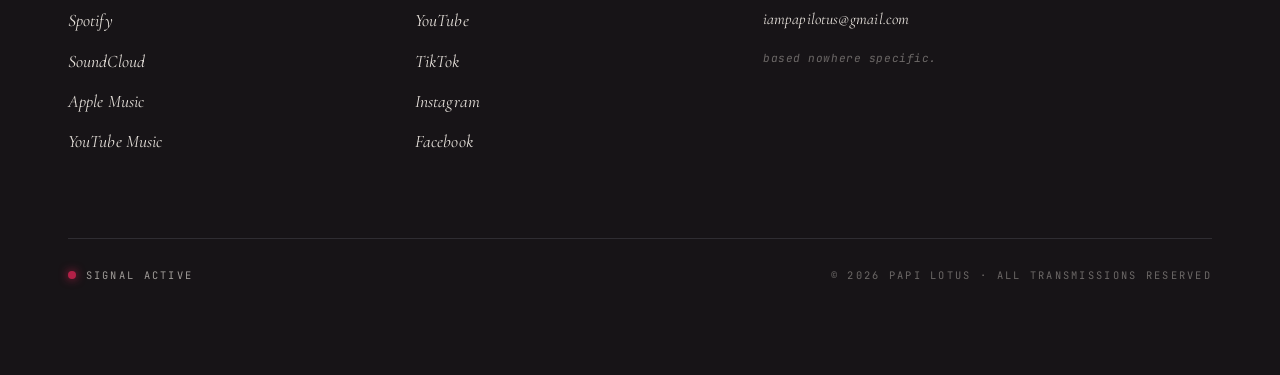
==== commit 991ece44: "Add smooth motion layer: staggered reveals + VHS page transitions - Deepen scroll reveals: broader t" ====
--- a/docs/index.html
+++ b/docs/index.html
@@ -26,6 +26,9 @@
   <link rel="stylesheet" href="styles.css" />
 </head>
 <body>
+  <!-- Page transition (VHS channel-change between pages) -->
+  <div class="page-transition" aria-hidden="true"></div>
+
   <!-- Signal-lock intro overlay -->
   <div id="signal-intro" class="signal-intro" aria-hidden="true">
     <div class="signal-noise"></div>
--- a/docs/styles.css
+++ b/docs/styles.css
@@ -945,13 +945,86 @@
 
 .reveal {
   opacity: 0;
-  transform: translateY(24px);
-  transition: opacity 0.9s cubic-bezier(0.22, 1, 0.36, 1),
-              transform 0.9s cubic-bezier(0.22, 1, 0.36, 1);
+  transform: translateY(26px);
+  filter: blur(6px);
+  transition: opacity 1s cubic-bezier(0.22, 1, 0.36, 1),
+              transform 1s cubic-bezier(0.22, 1, 0.36, 1),
+              filter 1s cubic-bezier(0.22, 1, 0.36, 1);
+  will-change: opacity, transform, filter;
 }
 .reveal.in-view {
   opacity: 1;
   transform: translateY(0);
+  filter: blur(0);
+}
+
+/* ============================================================
+   Page transition — VHS channel-change between pages
+   ============================================================ */
+.page-transition {
+  position: fixed;
+  inset: 0;
+  z-index: 9999;
+  background: var(--black);
+  opacity: 0;
+  pointer-events: none;
+  transition: opacity 0.38s ease;
+  overflow: hidden;
+}
+.page-transition.is-active {
+  opacity: 1;
+  pointer-events: auto;
+}
+/* scanline sweep */
+.page-transition::before {
+  content: "";
+  position: absolute;
+  inset: 0;
+  background: repeating-linear-gradient(
+    0deg,
+    rgba(191, 197, 210, 0.10) 0px,
+    rgba(191, 197, 210, 0.10) 1px,
+    transparent 1px,
+    transparent 3px
+  );
+  mix-blend-mode: screen;
+  opacity: 0;
+}
+.page-transition.is-active::before {
+  animation: pt-sweep 0.5s steps(9) forwards;
+}
+/* neon seam line */
+.page-transition::after {
+  content: "";
+  position: absolute;
+  left: 0;
+  right: 0;
+  top: 50%;
+  height: 2px;
+  background: linear-gradient(
+    90deg,
+    transparent,
+    var(--neon) 35%,
+    var(--chrome) 50%,
+    var(--neon) 65%,
+    transparent
+  );
+  box-shadow: 0 0 28px var(--neon);
+  opacity: 0;
+  transform: scaleX(0.15);
+}
+.page-transition.is-active::after {
+  animation: pt-line 0.42s ease-out forwards;
+}
+@keyframes pt-sweep {
+  0% { opacity: 0; transform: translateY(-100%); }
+  25% { opacity: 1; }
+  100% { opacity: 0.5; transform: translateY(100%); }
+}
+@keyframes pt-line {
+  0% { opacity: 0; transform: scaleX(0.15); }
+  45% { opacity: 1; }
+  100% { opacity: 0; transform: scaleX(1.5); }
 }
 
 /* ============================================================
